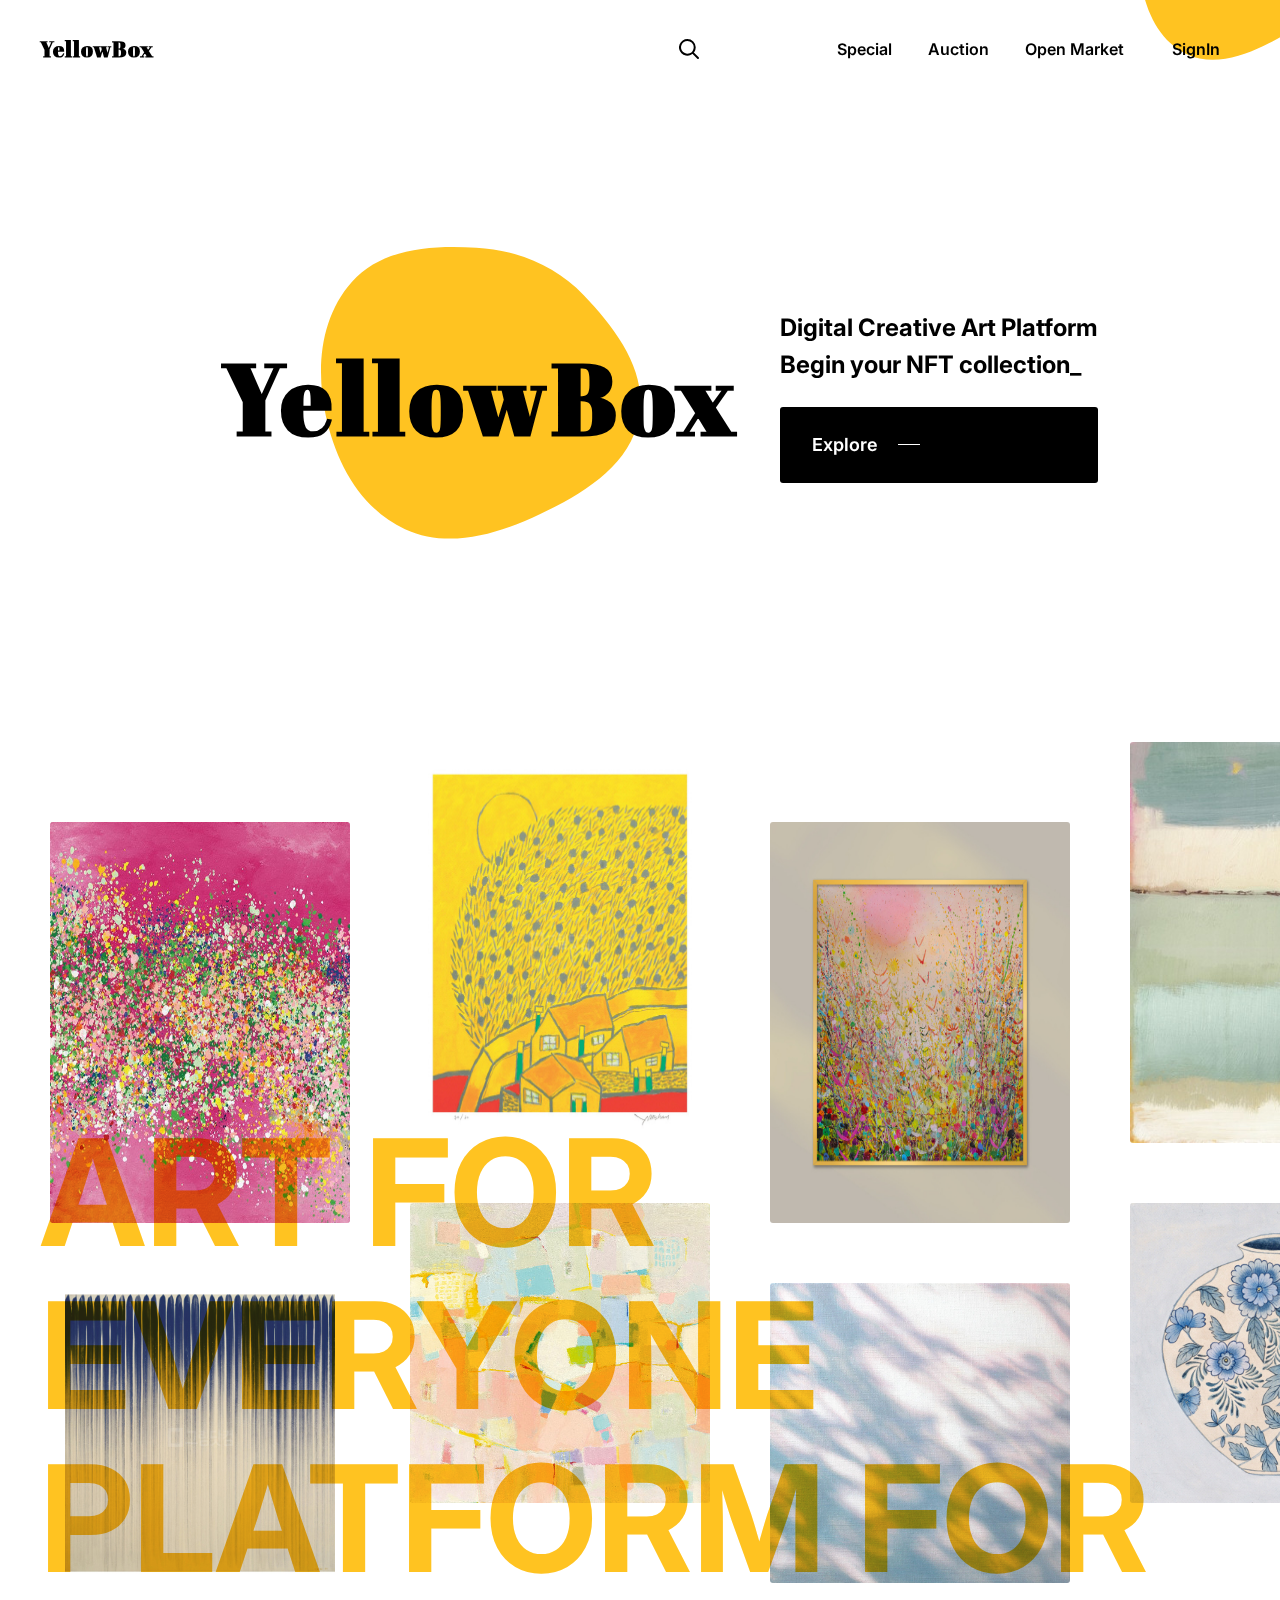
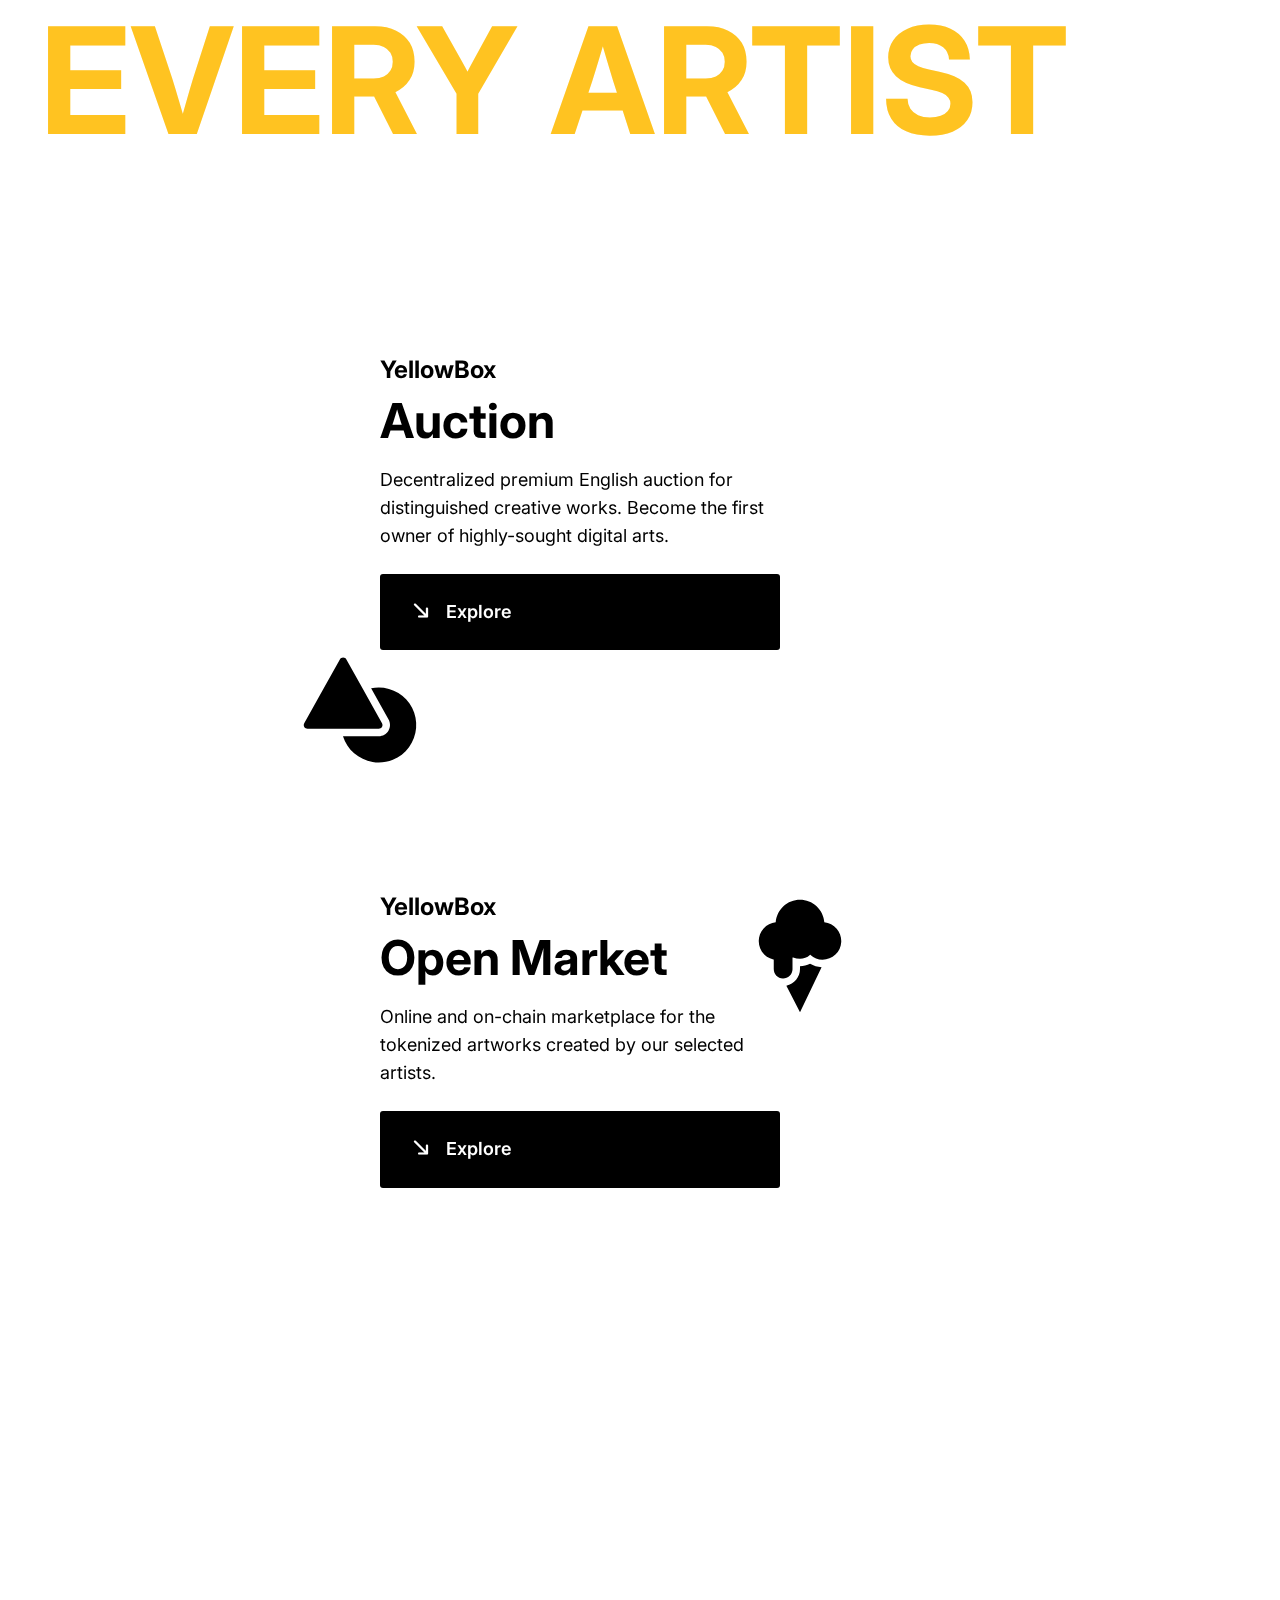
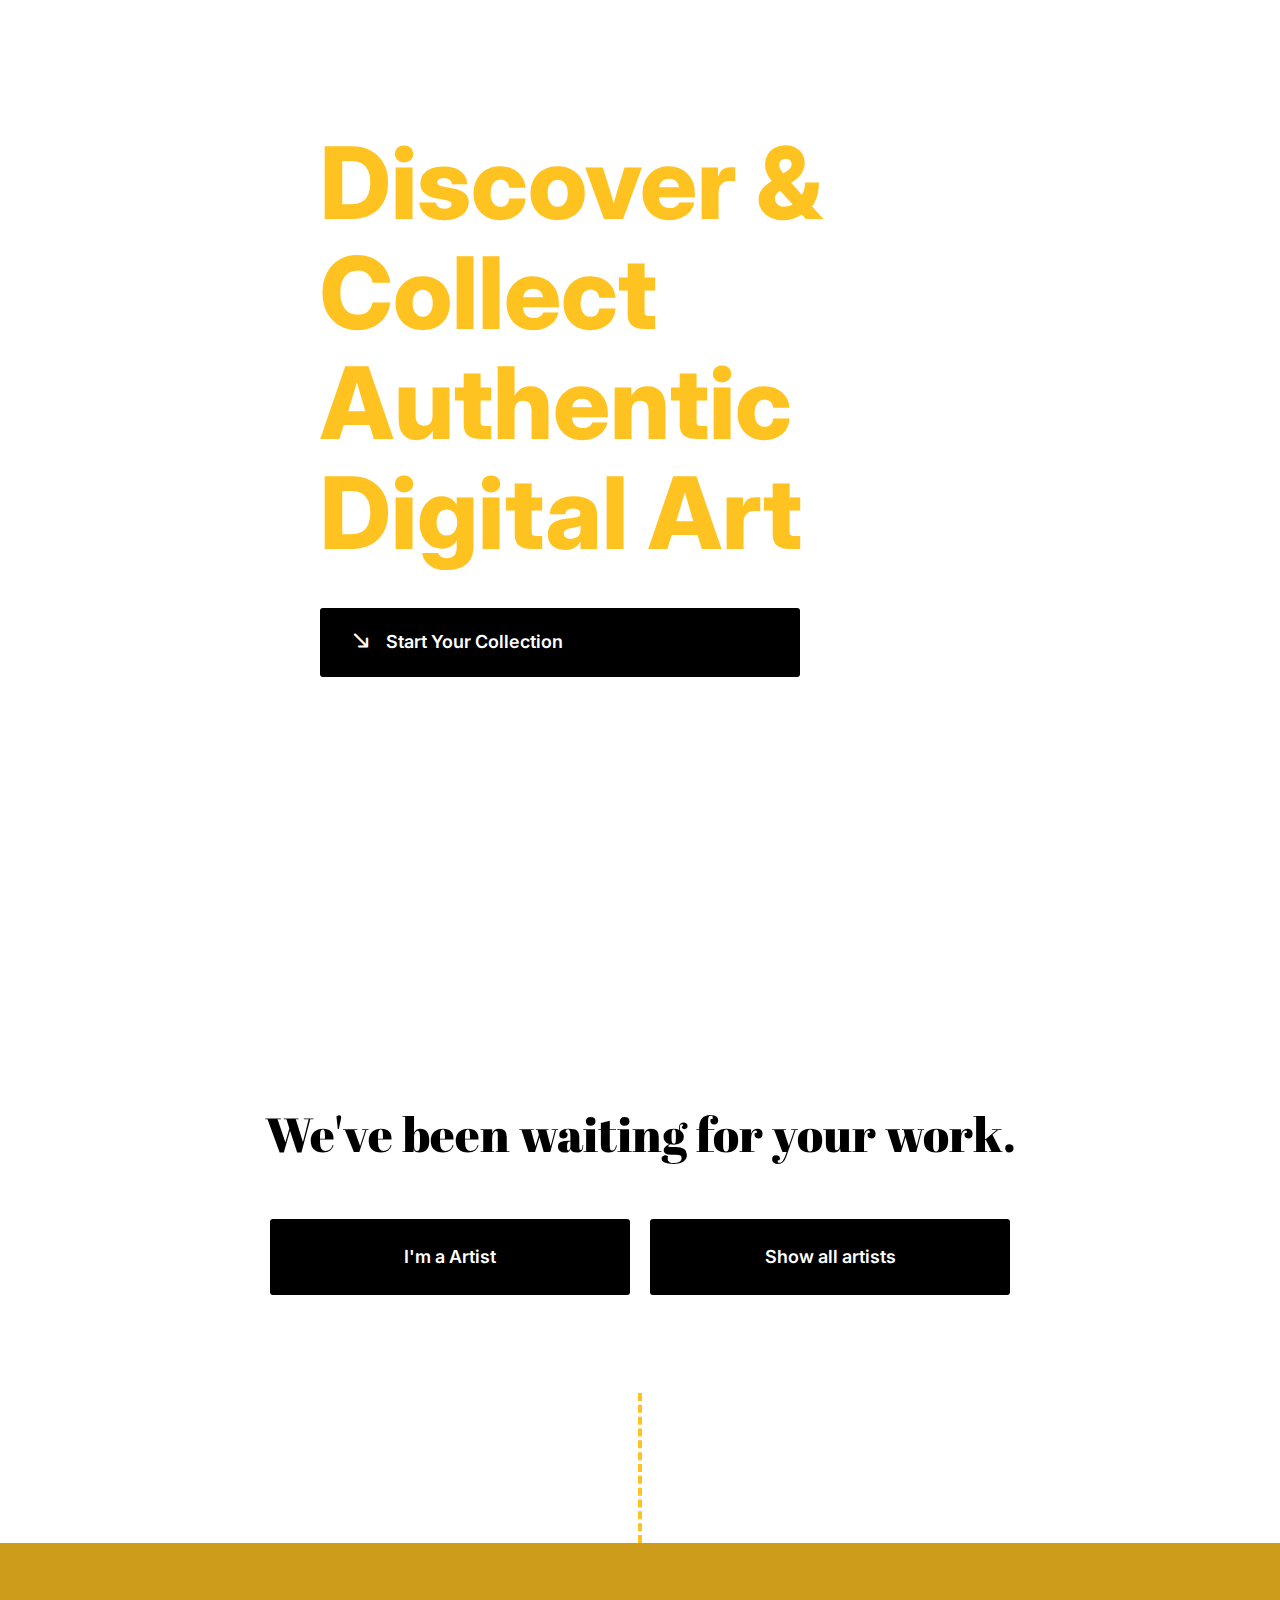
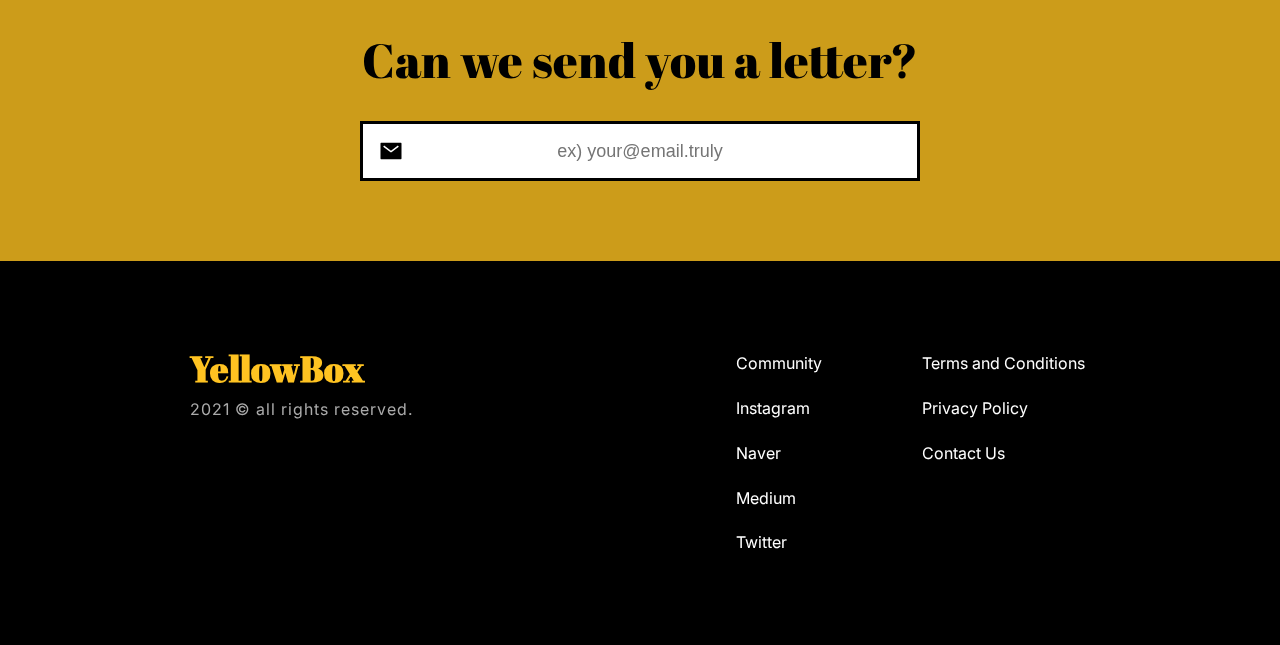
==== index.html @ 6e4dae47 "Add files via upload" ====
<!DOCTYPE html>
<html>
<head>
<meta charset="UTF-8">
<title>YellowBox</title>
<link rel="stylesheet" href="asset/yellowbox.css">
</head>

<body>

<div class="wrapper">

    <header class="gnb">
        <h1><a href="javascript:void(0);">YellowBox</a></h1>
        <nav>
            <a href="javascript:void(0);">Special</a>
            <a href="javascript:void(0);">Auction</a>
            <a href="javascript:void(0);">Open Market</a>
            <a href="javascript:void(0);">SignIn</a>
        </nav>
    </header>

    <section class="search-area">
        <div class="inner">
            <input type="search" placeholder="ex) Pop art...">
            <ul class="recent">
                <li><h4>Recent data</h4></li>
                <li><a href="javascript:void(0);">Marilin Monro</a></li>
                <li><a href="javascript:void(0);">Pop art</a></li>
                <li><a href="javascript:void(0);">Photography</a></li>
                <li><a href="javascript:void(0);">Handmade Figure</a></li>
                <li><a href="javascript:void(0);">Fabric art</a></li>
            </ul>
        </div>
        <button type="button" class="btn-search">Search</button>
    </section>

    <section class="hero">
        <div class="msg">
            <strong>YellowBox</strong>
            <div class="desc">
                <p>Digital Creative Art Platform<br/>Begin your NFT collection_</p>
                <a href="javascript:void(0);" data-arrow='↘'>Explore</a>
            </div>
        </div>
    </section>

    <section class="introduce">
        <div class="msg">
            <span>Art For</span>
            <span>Everyone</span>
            <span>Platform For</span>
            <span>Every Artist</span>
        </div>
        <div class="arts">
            <img src="arts/00.jpeg" />
            <img src="arts/01.jpeg" />
            <img src="arts/02.jpeg" />
            <img src="arts/03.jpeg" />
            <img src="arts/04.jpeg" />
            <img src="arts/05.jpeg" />
            <img src="arts/06.jpeg" />
            <img src="arts/07.jpeg" />
        </div>
    </section>

    <section class="discover">
        <div class="cardbox">
            <h4>
                <span>YellowBox</span>
                <span>Auction</span>
            </h4>
            <p>Decentralized premium English auction for distinguished creative works. Become the first owner of highly-sought digital arts.</p>
            <a href="javascript:void(0);">Explore</a>
        </div>
        <div class="cardbox">
            <h4>
                <span>YellowBox</span>
                <span>Open Market</span>
            </h4>
            <p>Online and on-chain marketplace for the tokenized artworks created by our selected artists.</p>
            <a href="javascript:void(0);">Explore</a>
        </div>
    </section>

    <section class="collection">
        <div class="msg">
            <span>Discover &amp; Collect</span>
            <span>Authentic Digital Art</span>
            <a href="javascript:void(0);">Start Your Collection</a>
        </div>
    </section>

    <section class="artists">
        <div class="msg">
            <p>We've been waiting for your work.</p>
            <a href="javascript:void(0);">I'm a Artist</a>
            <a href="javascript:void(0);">Show all artists</a>
        </div>
    </section>

    <footer class="copyright">
        <form action="javascript:void(0);">
            <label>Can we send you a letter?</label>
            <input type="email" placeholder="ex) your@email.truly" />
            <button type="submit" hidden>Subscribe</button>
        </form>
        <div class="inner">
            <div class="brand">
                <strong>YellowBox</strong>
                <h6>2021 &copy; all rights reserved.</h6>
            </div>
            <nav class="social">
                <a href="javascipt:void(0);">Community</a>
                <a href="javascipt:void(0);">Instagram</a>
                <a href="javascipt:void(0);">Naver</a>
                <a href="javascipt:void(0);">Medium</a>
                <a href="javascipt:void(0);">Twitter</a>
            </nav>
            <nav class="global">
                <a href="javascipt:void(0);">Terms and Conditions</a>
                <a href="javascipt:void(0);">Privacy Policy</a>
                <a href="javascipt:void(0);">Contact Us</a>
            </nav>
        </div>
    </footer>
</div>


<script type="text/javascript">
    //
    //  빠른 호출용 정의
    //
    const btnSearch = document.querySelector('.btn-search');
    const areaSearch = document.querySelector('.search-area');
    
    //
    //  모달 닫기 버튼 클릭시 모달 닫기
    //
    btnSearch.onclick = function() {
        areaSearch.classList.toggle('is-open');
    }
    
</script>

</body>

</html>
---- asset/yellowbox.css ----
@charset "UTF-8";
@import url("https://fonts.googleapis.com/css2?family=Inter:wght@200;400;800&family=Abril+Fatface&display=swap");
@font-face {
  font-family: 'open-arrow';
  src: url("font/OpenArrow-Regular.eot") format("embedded-opentype"), url("font/OpenArrow-Regular.woff2") format("woff2"), url("font/OpenArrow-Regular.woff") format("woff"), url("font/OpenArrow-Regular.otf") format("opentype"), url("font/OpenArrow-Regular.ttf") format("truetype");
  font-weight: normal;
  font-style: normal;
  unicode-range: U+2190-21ff;
}

input:focus {
  outline: none;
  background-color: rgba(255, 195, 33, 0.1) !important;
  -webkit-transition: ease-in-out all .15s;
  transition: ease-in-out all .15s;
}

* {
  margin: 0;
  padding: 0;
  -webkit-box-sizing: border-box;
          box-sizing: border-box;
}

a {
  text-decoration: none;
}

a:hover, a:hover::before, a:hover::after,
a:hover * {
  -webkit-transition: ease-in-out all .15s;
  transition: ease-in-out all .15s;
}

body {
  font-family: 'Inter', sans-serif;
  line-height: 1.55;
  cursor: default;
}

.wrapper {
  position: relative;
  background: #FFF;
}

.gnb {
  -webkit-box-sizing: border-box;
          box-sizing: border-box;
  z-index: 50;
  top: 0;
  position: fixed;
  display: -webkit-box;
  display: -ms-flexbox;
  display: flex;
  -webkit-box-pack: justify;
      -ms-flex-pack: justify;
          justify-content: space-between;
  width: 100%;
  background: rgba(255, 255, 255, 0.9);
  font-size: 16px;
  line-height: 50px;
  -webkit-backdrop-filter: blur(10px);
          backdrop-filter: blur(10px);
}

.gnb a {
  color: #000;
  font-weight: 600;
}

.gnb h1 {
  padding: 24px 40px 0;
  font-family: 'Abril Fatface', georgia, serif;
  font-size: 22px;
  letter-spacing: 1px;
}

.gnb nav {
  display: -webkit-box;
  display: -ms-flexbox;
  display: flex;
  -webkit-box-align: center;
      -ms-flex-align: center;
          align-items: center;
  -webkit-box-pack: center;
      -ms-flex-pack: center;
          justify-content: center;
}

.gnb nav a {
  position: relative;
  padding: 24px 0;
  margin-left: 36px;
}

.gnb nav a::after {
  z-index: -1;
  content: '';
  position: absolute;
  left: 0;
  top: 52px;
  width: 0;
  height: 8px;
  background: #FFC321;
}

.gnb nav a:hover::after {
  width: 100%;
}

.gnb nav a:last-child {
  padding: 24px 60px 24px 12px;
}

.gnb nav a:last-child::before {
  z-index: -1;
  content: '';
  position: absolute;
  right: -40px;
  top: -40px;
  width: 180px;
  height: 100px;
  background: url("../images/blob.svg") no-repeat left bottom;
  background-size: 180px;
}

.gnb nav a:last-child:hover::before {
  -webkit-transform: rotate(5deg) scale(1.75);
          transform: rotate(5deg) scale(1.75);
}

.search-area {
  z-index: 500;
  position: fixed;
  left: 0;
  top: 0;
  display: -webkit-box;
  display: -ms-flexbox;
  display: flex;
  -webkit-box-orient: vertical;
  -webkit-box-direction: normal;
      -ms-flex-direction: column;
          flex-direction: column;
  -webkit-box-align: center;
      -ms-flex-align: center;
          align-items: center;
  -webkit-box-pack: center;
      -ms-flex-pack: center;
          justify-content: center;
  background: #FFF;
  width: 100%;
  -webkit-box-shadow: 0 0 120px rgba(0, 0, 0, 0.25);
          box-shadow: 0 0 120px rgba(0, 0, 0, 0.25);
  -webkit-transition: ease-in-out all .15s;
  transition: ease-in-out all .15s;
}

.search-area .inner {
  width: 100%;
  height: 0;
  overflow: hidden;
  -webkit-transition: ease-in-out all .15s;
  transition: ease-in-out all .15s;
}

.search-area h4 {
  margin-top: 40px;
  padding: 0 40px;
  color: #AAA;
  font-size: 18px;
}

.search-area input {
  border: 0;
  background: #FFF url("../images/search.svg") no-repeat 40px center;
  padding: 0 12px;
  width: 100%;
  height: 80px;
  color: #000;
  font-size: 24px;
  text-align: center;
}

.search-area ul {
  margin-bottom: 40px;
  width: 100%;
  border-top: 1px solid rgba(170, 170, 170, 0.25);
}

.search-area ul li {
  font-size: 24px;
  line-height: 40px;
}

.search-area ul a {
  display: block;
  padding: 0 40px;
  color: #000;
  line-height: 80px;
}

.search-area ul a:hover {
  color: #AAA;
  text-decoration: line-through;
}

.search-area .btn-search {
  position: absolute;
  left: 50%;
  bottom: -98px;
  width: 98px;
  height: 98px;
  border: 0;
  background: transparent url("../images/search.svg") no-repeat center;
  text-indent: -9999px;
  cursor: pointer;
  border-radius: 50%;
}

.search-area.is-open .inner {
  height: auto;
  -webkit-transition: ease-in-out all .15s;
  transition: ease-in-out all .15s;
}

.search-area.is-open .btn-search {
  background: #FFF url("../images/close.svg") no-repeat center;
  -webkit-transform: translateY(20px);
          transform: translateY(20px);
}

.hero {
  position: relative;
  height: 88vh;
  background-size: cover;
  overflow: hidden;
}

.hero::after {
  content: '';
  position: absolute;
  left: 0;
  top: 0;
  width: 100%;
  height: 100%;
  background-size: cover;
}

.hero .msg {
  z-index: 1;
  position: absolute;
  left: 0;
  top: 0;
  width: 100%;
  height: 88vh;
  display: -webkit-box;
  display: -ms-flexbox;
  display: flex;
  -webkit-box-orient: horizontal;
  -webkit-box-direction: normal;
      -ms-flex-direction: row;
          flex-direction: row;
  -webkit-box-align: center;
      -ms-flex-align: center;
          align-items: center;
  -webkit-box-pack: center;
      -ms-flex-pack: center;
          justify-content: center;
  color: #000;
}

.hero .msg strong {
  position: relative;
  margin: 24px 16px;
  padding: 0 24px;
  color: #000;
  font-size: 100px;
  font-family: 'Abril Fatface', georgia, serif;
  letter-spacing: 4px;
}

.hero .msg strong::before {
  z-index: -1;
  content: '';
  position: absolute;
  left: 50%;
  top: -72px;
  margin-top: 0;
  margin-left: -160px;
  width: 320px;
  height: 300px;
  background: url("../images/blob.svg") no-repeat center top;
  background-size: 320px;
}

.hero .msg .desc {
  font-weight: 700;
  font-size: 24px;
}

.hero .msg a {
  position: relative;
  display: block;
  margin-top: 24px;
  padding: 24px 32px;
  background: #000;
  color: #FFF;
  font-weight: 600;
  font-size: 18px;
  border-radius: 3px;
}

.hero .msg a::after {
  content: '';
  position: absolute;
  left: 118px;
  top: 50%;
  margin-top: -1px;
  width: 10px;
  height: 1px;
  background: #FFF;
}

.hero .msg a:hover {
  background: #000;
  color: #FFC321;
  -webkit-box-shadow: 12px 4px 120px rgba(0, 0, 0, 0.25);
          box-shadow: 12px 4px 120px rgba(0, 0, 0, 0.25);
  -webkit-transform: scale(1.05);
          transform: scale(1.05);
}

.hero .msg a:hover::after {
  width: 162px;
  background: #FFC321;
}

.introduce {
  position: relative;
}

.introduce .msg {
  z-index: 1;
  position: absolute;
  left: 40px;
  bottom: -150px;
  display: -webkit-box;
  display: -ms-flexbox;
  display: flex;
  -webkit-box-orient: vertical;
  -webkit-box-direction: normal;
      -ms-flex-direction: column;
          flex-direction: column;
  -webkit-box-pack: center;
      -ms-flex-pack: center;
          justify-content: center;
  mix-blend-mode: multiply;
  color: #FFC321;
  font-weight: 700;
  font-size: 148px;
  line-height: 1.1;
  text-transform: uppercase;
}

.arts {
  display: -webkit-box;
  display: -ms-flexbox;
  display: flex;
  -ms-flex-wrap: wrap;
      flex-wrap: wrap;
  width: 1480px;
  -ms-flex-line-pack: center;
      align-content: center;
  -webkit-box-pack: center;
      -ms-flex-pack: center;
          justify-content: center;
  margin: 0 auto;
}

.arts img {
  margin: 30px;
  width: 300px;
  border-radius: 3px;
}

.arts img:hover {
  -webkit-filter: grayscale(0);
          filter: grayscale(0);
  -webkit-transition: ease-in-out all .15s;
  transition: ease-in-out all .15s;
  -webkit-transform: scale(1.05);
          transform: scale(1.05);
}

.arts img:nth-child(even) {
  -webkit-transform: translateY(-80px);
          transform: translateY(-80px);
}

.arts img:nth-child(even):hover {
  -webkit-transform: translateY(-80px) scale(1.05);
          transform: translateY(-80px) scale(1.05);
}

.discover {
  display: -webkit-box;
  display: -ms-flexbox;
  display: flex;
  -ms-flex-wrap: wrap;
      flex-wrap: wrap;
  -ms-flex-line-pack: center;
      align-content: center;
  -webkit-box-pack: center;
      -ms-flex-pack: center;
          justify-content: center;
  margin: 120px 120px 120px 0;
  padding: 100px;
  background: url("../arts/paint.jpeg") no-repeat center fixed;
  background-size: cover;
  border-radius: 0 80px 80px 0;
}

.discover .cardbox {
  padding: 120px 80px;
  max-width: 560px;
}

.discover .cardbox h4 {
  margin-bottom: 12px;
  font-size: 24px;
  line-height: 1.4;
}

.discover .cardbox p {
  margin-bottom: 20px;
  font-size: 18px;
}

.discover .cardbox span {
  display: block;
}

.discover .cardbox span:last-child {
  font-size: 48px;
}

.discover .cardbox:nth-child(1) {
  background: url("../images/auction.svg") no-repeat left bottom;
  background-size: 120px;
}

.discover .cardbox:nth-child(2) {
  background: url("../images/market.svg") no-repeat right 30%;
  background-size: 120px;
}

.discover .cardbox a {
  position: relative;
  display: block;
  margin-top: 24px;
  padding: 24px 32px;
  background: #000;
  color: #FFF;
  font-weight: 600;
  font-size: 18px;
  border-radius: 3px;
}

.discover .cardbox a::before {
  content: '↘';
  padding-right: 16px;
  font-family: 'open-arrow';
}

.discover .cardbox a:hover {
  background: #000;
  color: #FFC321;
  -webkit-box-shadow: 12px 4px 120px rgba(0, 0, 0, 0.25);
          box-shadow: 12px 4px 120px rgba(0, 0, 0, 0.25);
}

.collection {
  margin: 120px 0 120px 120px;
  padding: 200px;
  background: url("../images/collection.png") no-repeat center bottom fixed;
  background-size: 100%;
  border-radius: 80px;
}

.collection .msg {
  color: #FFC321;
  font-weight: 800;
  font-size: 100px;
  line-height: 1.1;
}

.collection .msg span {
  mix-blend-mode: multiply;
}

.collection .msg a {
  position: relative;
  display: block;
  margin-top: 40px;
  padding: 24px 32px;
  width: 480px;
  background: #000;
  color: #FFF;
  font-weight: 600;
  font-size: 18px;
  border-radius: 3px;
}

.collection .msg a::before {
  content: '↘';
  padding-right: 16px;
  font-family: 'open-arrow';
}

.collection .msg a:hover {
  background: #000;
  color: #FFC321;
  -webkit-box-shadow: 12px 4px 120px rgba(0, 0, 0, 0.25);
          box-shadow: 12px 4px 120px rgba(0, 0, 0, 0.25);
}

.artists {
  position: relative;
  padding: 100px 0 240px;
  text-align: center;
}

.artists p {
  margin-bottom: 40px;
  font-size: 48px;
  font-family: 'Abril Fatface', georgia, serif;
}

.artists a {
  position: relative;
  display: inline-block;
  margin: 8px;
  padding: 24px 32px;
  width: 360px;
  background: #000;
  color: #FFF;
  font-weight: 600;
  font-size: 18px;
  border-radius: 3px;
}

.artists a:hover {
  background: #000;
  color: #FFC321;
  -webkit-box-shadow: 12px 4px 120px rgba(0, 0, 0, 0.25);
          box-shadow: 12px 4px 120px rgba(0, 0, 0, 0.25);
}

.artists::before {
  content: '';
  position: absolute;
  left: 50%;
  bottom: 0;
  margin-left: -2px;
  width: 1px;
  height: 150px;
  border-left: 4px dashed #FFC321;
}

a[data-arrow]::after {
  content: '→';
  padding-left: 12px;
  font-family: 'open-arrow', Helvetica, sans-serif;
}

a[data-arrow]:hover::after {
  padding-left: 16px;
}

.copyright {
  display: -webkit-box;
  display: -ms-flexbox;
  display: flex;
  -webkit-box-orient: vertical;
  -webkit-box-direction: normal;
      -ms-flex-direction: column;
          flex-direction: column;
  -webkit-box-align: center;
      -ms-flex-align: center;
          align-items: center;
  -webkit-box-pack: center;
      -ms-flex-pack: center;
          justify-content: center;
  background: #000;
  color: #AAA;
}

.copyright .inner {
  display: -webkit-box;
  display: -ms-flexbox;
  display: flex;
  -webkit-box-align: start;
      -ms-flex-align: start;
          align-items: flex-start;
  -webkit-box-pack: justify;
      -ms-flex-pack: justify;
          justify-content: space-between;
  max-width: 1280px;
  min-width: 980px;
  padding: 80px 40px;
}

.copyright .brand {
  width: 50%;
}

.copyright .brand strong {
  color: #FFC321;
  font-size: 36px;
  font-family: 'Abril Fatface', georgia, serif;
}

.copyright .brand h6 {
  font-weight: 400;
  font-size: 16px;
  letter-spacing: 1px;
}

.copyright nav {
  display: -webkit-box;
  display: -ms-flexbox;
  display: flex;
  -webkit-box-orient: vertical;
  -webkit-box-direction: normal;
      -ms-flex-direction: column;
          flex-direction: column;
}

.copyright nav a {
  margin: 5px 0;
  padding: 5px;
  color: #FFF;
  font-size: 16px;
}

.copyright nav a:hover {
  color: #FFC321;
}

.copyright form {
  position: relative;
  display: -webkit-box;
  display: -ms-flexbox;
  display: flex;
  -webkit-box-orient: vertical;
  -webkit-box-direction: normal;
      -ms-flex-direction: column;
          flex-direction: column;
  -webkit-box-align: center;
      -ms-flex-align: center;
          align-items: center;
  padding: 80px;
  width: 100%;
  background: url("../arts/deco.jpeg") no-repeat center fixed;
  background-size: cover;
  color: #000;
}

.copyright form::before {
  content: '';
  position: absolute;
  left: 0;
  top: 0;
  width: 100%;
  height: 100%;
  background: rgba(255, 195, 33, 0.8);
}

.copyright form label {
  z-index: 1;
  position: relative;
  margin-bottom: 24px;
  font-size: 48px;
  font-family: 'Abril Fatface', georgia, serif;
}

.copyright form input {
  z-index: 1;
  position: relative;
  border: 3px solid #000;
  background: #FFF url("../images/mail.svg") no-repeat 3% center;
  padding: 0 12px;
  width: 560px;
  height: 60px;
  color: #000;
  font-size: 18px;
  text-align: center;
}
/*# sourceMappingURL=yellowbox.css.map */
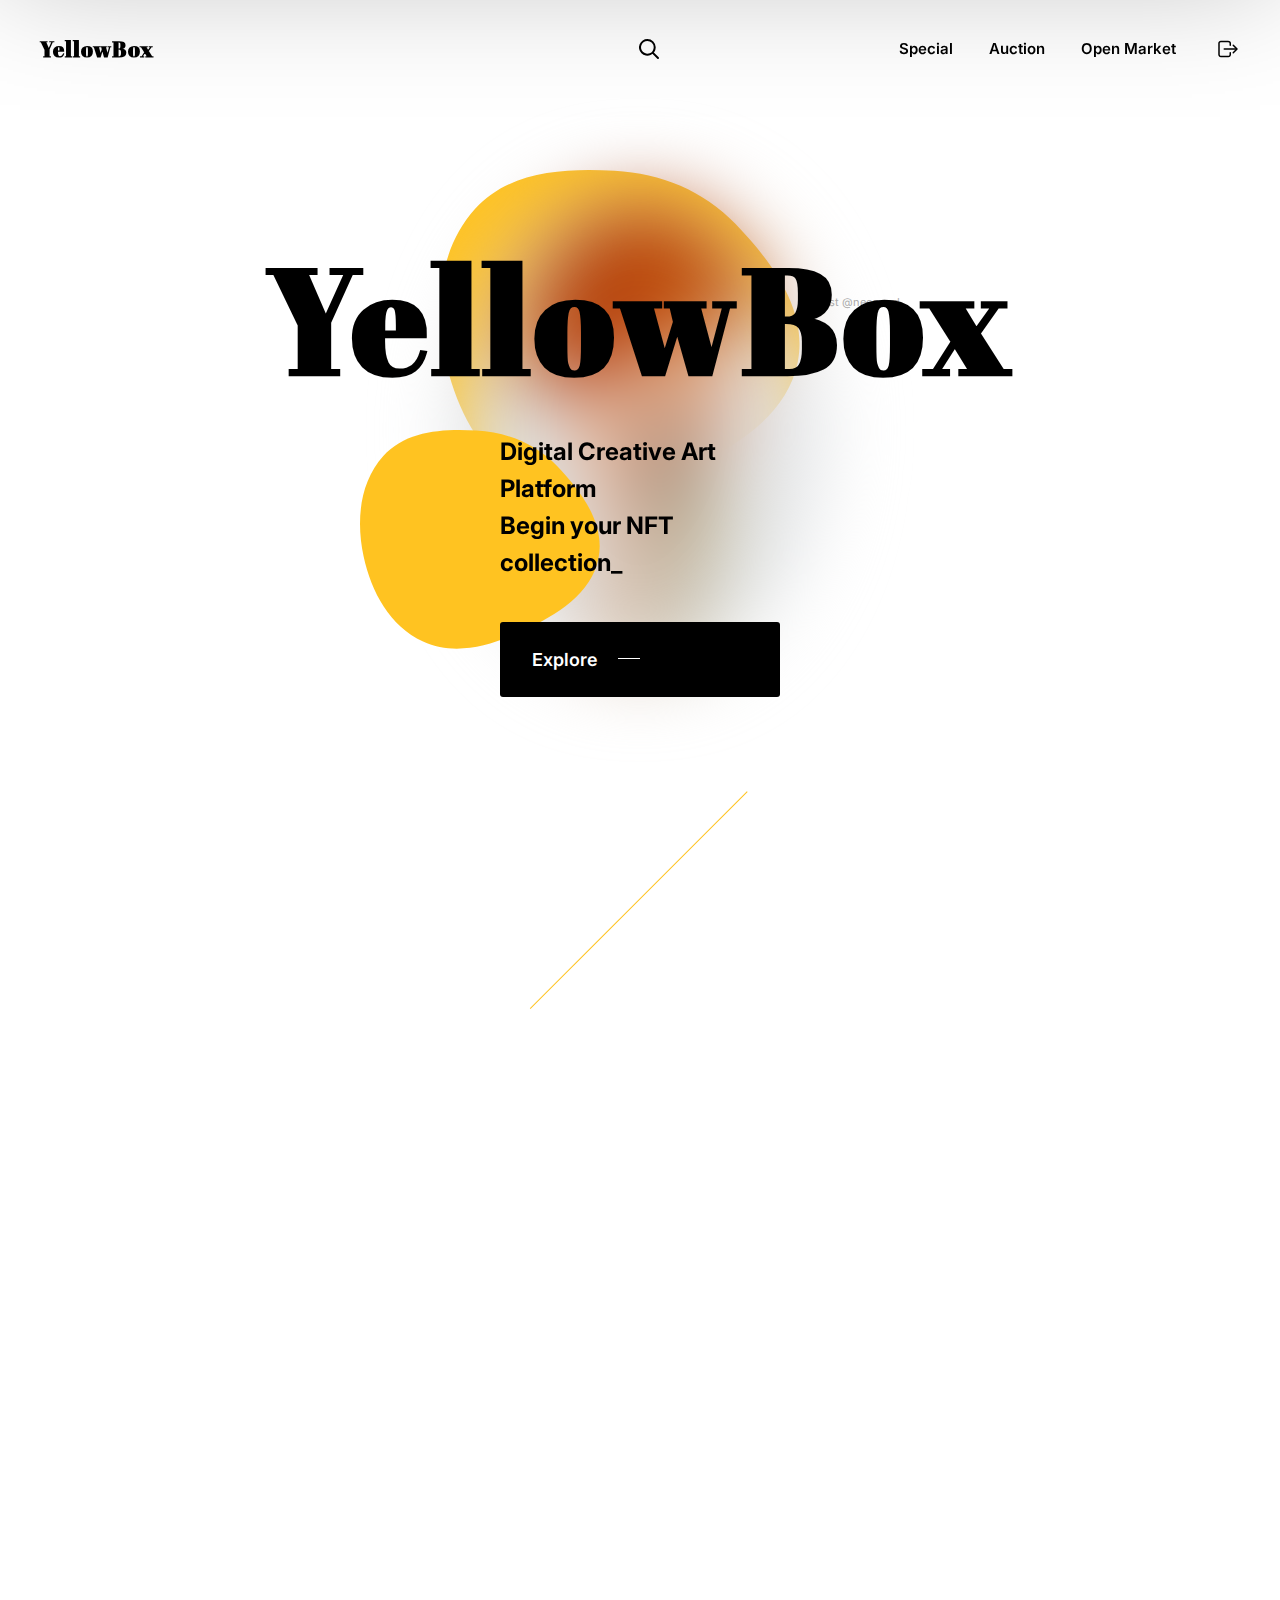
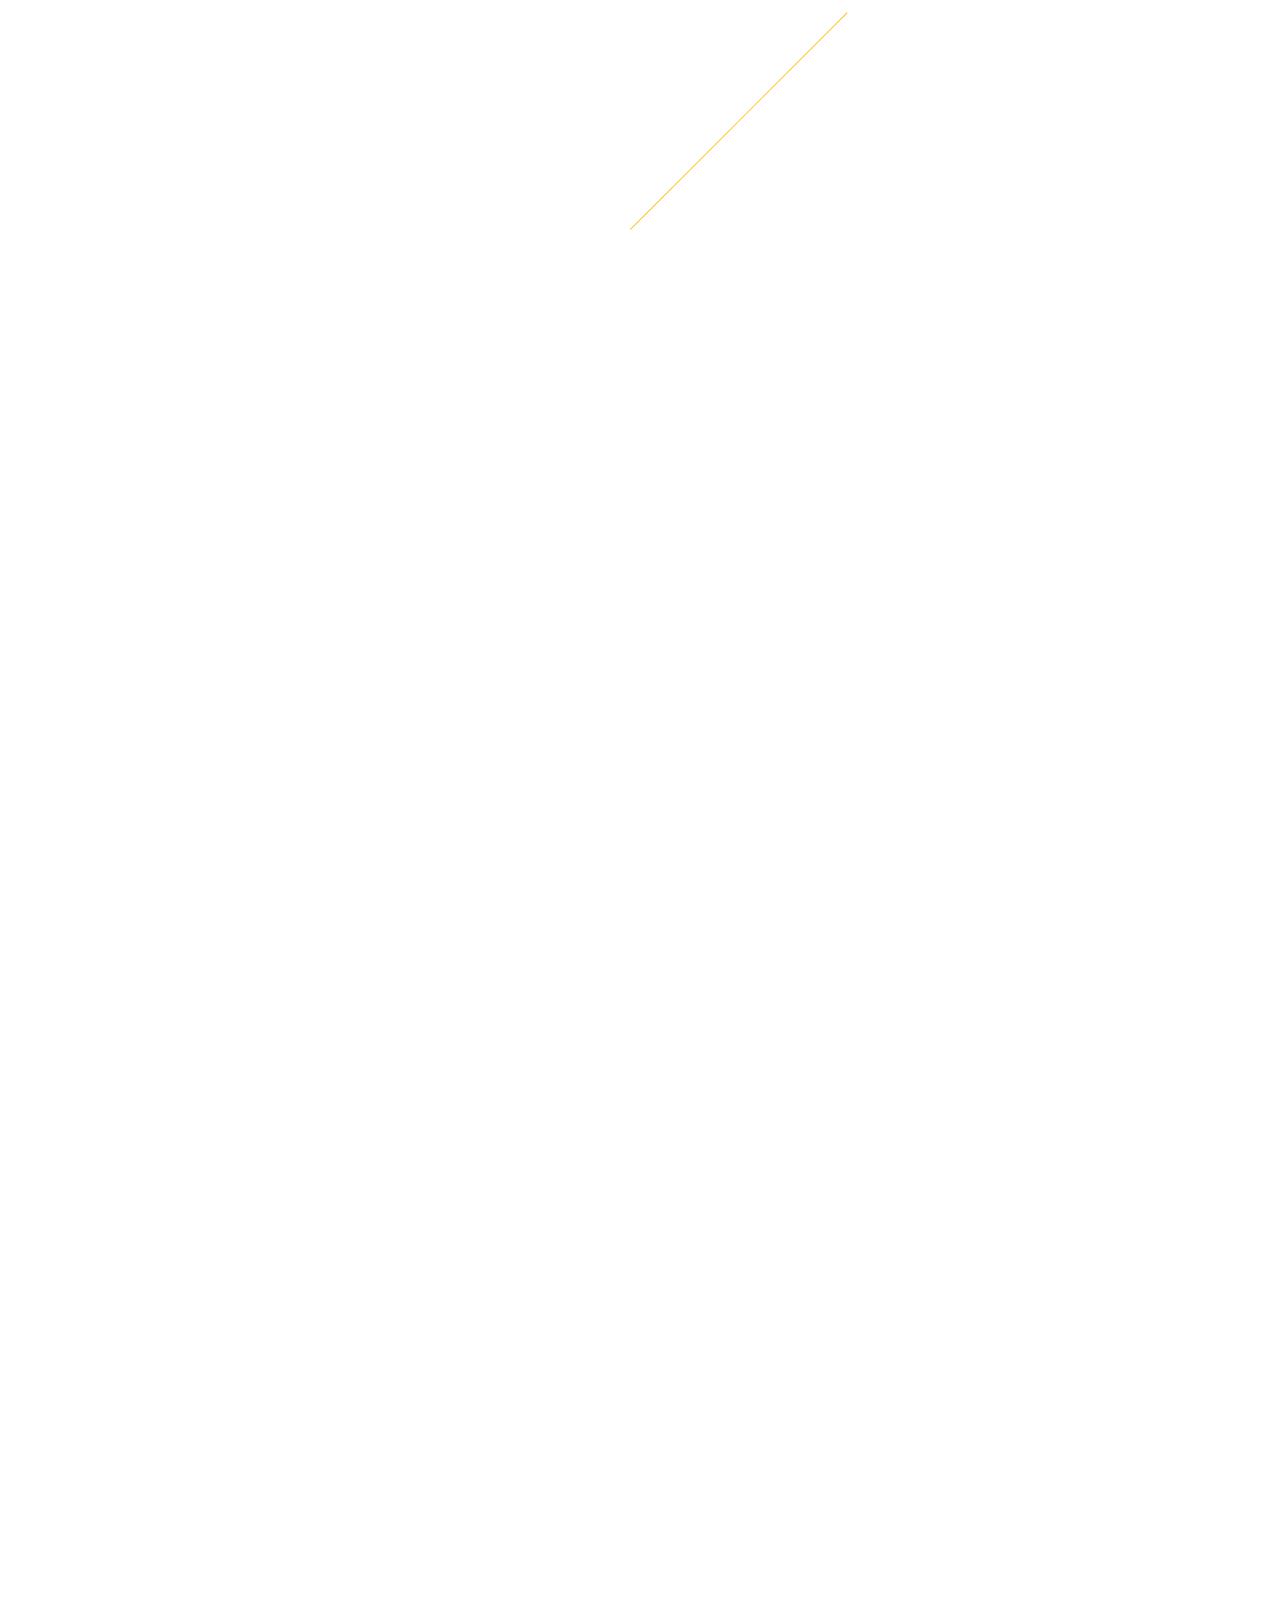
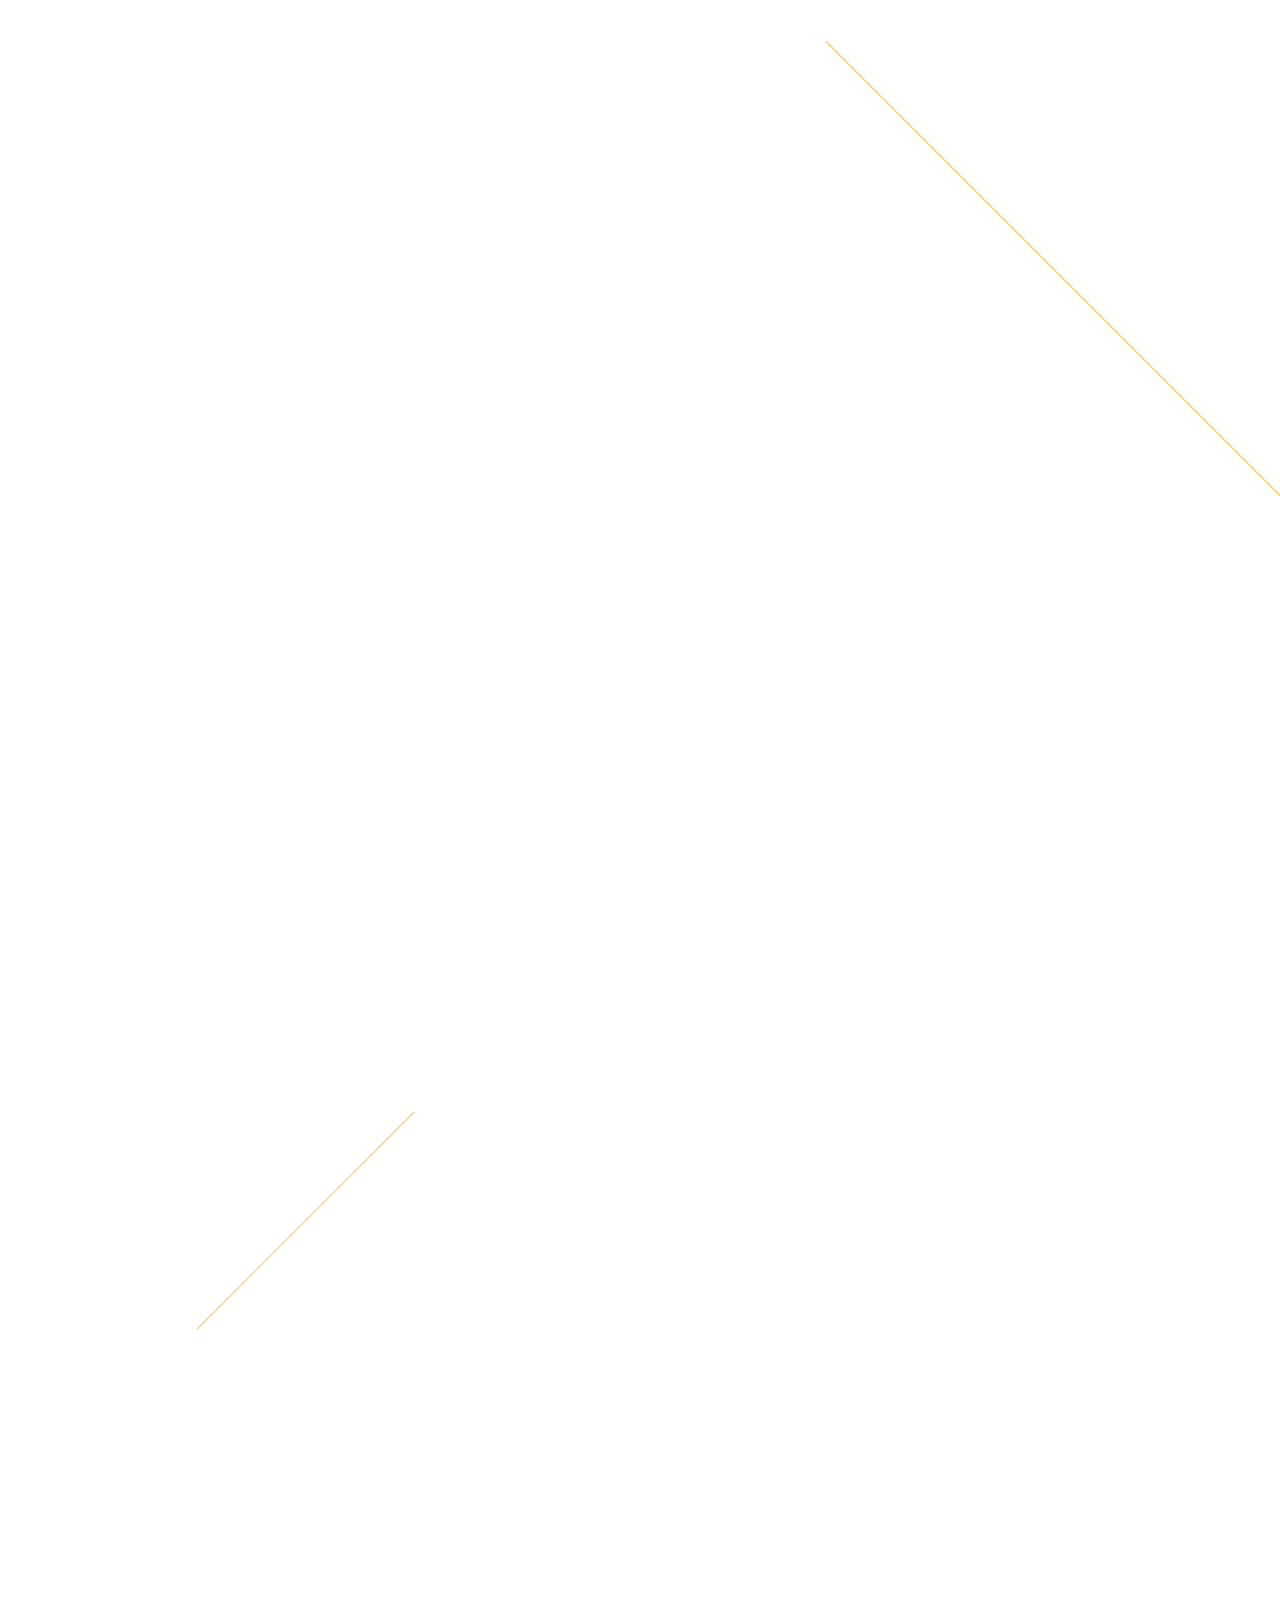
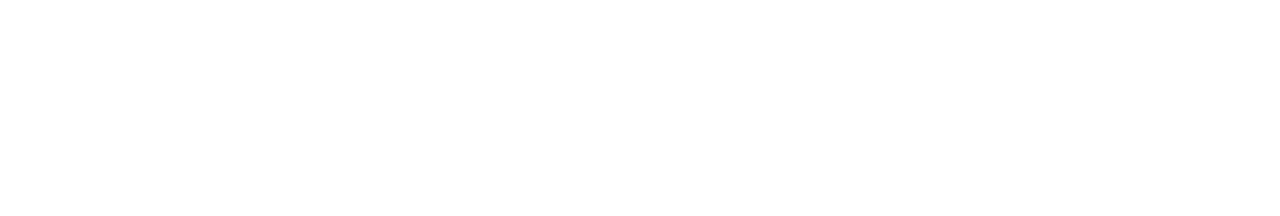
==== commit f2b280a0: "YellowBox retouch semifinal" ====
--- a/index.html
+++ b/index.html
@@ -2,6 +2,7 @@
 <html>
 <head>
 <meta charset="UTF-8">
+<meta name="viewport" content="width=device-width, initial-scale=1.0" />
 <title>YellowBox</title>
 <link rel="stylesheet" href="asset/yellowbox.css">
 </head>
@@ -10,14 +11,15 @@
 
 <div class="wrapper">
 
-    <header class="gnb">
+    <header class="gnb wow fadeInDown">
         <h1><a href="javascript:void(0);">YellowBox</a></h1>
         <nav>
             <a href="javascript:void(0);">Special</a>
             <a href="javascript:void(0);">Auction</a>
             <a href="javascript:void(0);">Open Market</a>
-            <a href="javascript:void(0);">SignIn</a>
+            <button class="btn-signin">SignIn</button>
         </nav>
+        <button type="button" class="btn-search">Search</button>
     </header>
 
     <section class="search-area">
@@ -31,14 +33,16 @@
                 <li><a href="javascript:void(0);">Handmade Figure</a></li>
                 <li><a href="javascript:void(0);">Fabric art</a></li>
             </ul>
+            <button type="button" class="btn-close">close</button>
         </div>
-        <button type="button" class="btn-search">Search</button>
     </section>
 
     <section class="hero">
         <div class="msg">
-            <strong>YellowBox</strong>
-            <div class="desc">
+            <div class="logoart wow fadeIn">
+                <span class="info-artist">artist @neonend</span>
+                <img src="arts/artimpact2.gif" class="wow fadeIn slow"/>
+                <strong>YellowBox</strong>
                 <p>Digital Creative Art Platform<br/>Begin your NFT collection_</p>
                 <a href="javascript:void(0);" data-arrow='↘'>Explore</a>
             </div>
@@ -46,26 +50,26 @@
     </section>
 
     <section class="introduce">
-        <div class="msg">
+        <div class="msg wow fadeIn">
             <span>Art For</span>
             <span>Everyone</span>
             <span>Platform For</span>
             <span>Every Artist</span>
         </div>
         <div class="arts">
-            <img src="arts/00.jpeg" />
-            <img src="arts/01.jpeg" />
-            <img src="arts/02.jpeg" />
-            <img src="arts/03.jpeg" />
-            <img src="arts/04.jpeg" />
-            <img src="arts/05.jpeg" />
-            <img src="arts/06.jpeg" />
-            <img src="arts/07.jpeg" />
+            <img src="arts/00.jpeg" class="wow fadeIn" data-wow-delay=".5s" />
+            <img src="arts/01.jpeg" class="wow fadeIn" />
+            <img src="arts/02.jpeg" class="wow fadeIn" data-wow-delay=".2s" />
+            <img src="arts/03.jpeg" class="wow fadeIn" data-wow-delay=".9s" />
+            <img src="arts/04.jpeg" class="wow fadeIn" />
+            <img src="arts/05.jpeg" class="wow fadeIn" data-wow-delay=".2s" />
+            <img src="arts/06.jpeg" class="wow fadeIn" data-wow-delay=".7s" />
+            <img src="arts/07.jpeg" class="wow fadeIn" data-wow-delay=".4s" />
         </div>
     </section>
 
-    <section class="discover">
-        <div class="cardbox">
+    <section class="discover wow fadeIn">
+        <div class="cardbox wow fadeInLeft" data-wow-delay=".2s">
             <h4>
                 <span>YellowBox</span>
                 <span>Auction</span>
@@ -73,7 +77,7 @@
             <p>Decentralized premium English auction for distinguished creative works. Become the first owner of highly-sought digital arts.</p>
             <a href="javascript:void(0);">Explore</a>
         </div>
-        <div class="cardbox">
+        <div class="cardbox wow fadeInRight" data-wow-delay=".2s">
             <h4>
                 <span>YellowBox</span>
                 <span>Open Market</span>
@@ -84,22 +88,23 @@
     </section>
 
     <section class="collection">
-        <div class="msg">
+        <img src="arts/artimpact0.gif" class="wow fadeInLeft slow" data-wow-delay=".5s" />
+        <div class="msg wow fadeInRight">
             <span>Discover &amp; Collect</span>
             <span>Authentic Digital Art</span>
-            <a href="javascript:void(0);">Start Your Collection</a>
+            <a href="javascript:void(0);" class="wow fadeInUp" data-wow-delay=".4s">Start Your Collection</a>
         </div>
     </section>
 
     <section class="artists">
         <div class="msg">
-            <p>We've been waiting for your work.</p>
-            <a href="javascript:void(0);">I'm a Artist</a>
-            <a href="javascript:void(0);">Show all artists</a>
+            <p class="wow fadeIn">We've been waiting for your work.</p>
+            <a href="javascript:void(0);" class="wow fadeInLeft" data-wow-delay=".4s">I'm a Artist</a>
+            <a href="javascript:void(0);" class="wow fadeInRight" data-wow-delay=".4s">Show all artists</a>
         </div>
     </section>
 
-    <footer class="copyright">
+    <footer class="copyright wow fadeIn fast">
         <form action="javascript:void(0);">
             <label>Can we send you a letter?</label>
             <input type="email" placeholder="ex) your@email.truly" />
@@ -108,39 +113,84 @@
         <div class="inner">
             <div class="brand">
                 <strong>YellowBox</strong>
-                <h6>2021 &copy; all rights reserved.</h6>
+                <h6>Copyright &copy; 2021 YellowBox Inc. All rights reserved.</h6>
+                <div class="social">
+                    <a href="javascipt:void(0);">Naver</a>
+                    <a href="javascipt:void(0);">Medium</a>
+                    <a href="javascipt:void(0);">Twitter</a>
+                </div>
             </div>
-            <nav class="social">
+            <nav class="sitemap">
                 <a href="javascipt:void(0);">Community</a>
-                <a href="javascipt:void(0);">Instagram</a>
-                <a href="javascipt:void(0);">Naver</a>
-                <a href="javascipt:void(0);">Medium</a>
-                <a href="javascipt:void(0);">Twitter</a>
+                <a href="javascipt:void(0);">Artists</a>
             </nav>
             <nav class="global">
                 <a href="javascipt:void(0);">Terms and Conditions</a>
                 <a href="javascipt:void(0);">Privacy Policy</a>
                 <a href="javascipt:void(0);">Contact Us</a>
             </nav>
+            <div class="select-lang">
+                <button>🇰🇷</button>
+                <ul>
+                    <li>🇰🇷 한국어</li>
+                    <li>🇺🇸 English</li>
+                </ul>
+            </div>
         </div>
     </footer>
 </div>
 
+<div class="soon">
+    <span>coming soon</span>
+    <span>coming soon</span>
+    <span>coming soon</span>
+    <span>coming soon</span>
+    <span>coming soon</span>
+    <span>coming soon</span>
+    <span>coming soon</span>
+    <button>⏳</button>
+</div>
 
+<script src="asset/wow.min.js"></script>
 <script type="text/javascript">
-    //
-    //  빠른 호출용 정의
-    //
-    const btnSearch = document.querySelector('.btn-search');
-    const areaSearch = document.querySelector('.search-area');
-    
-    //
-    //  모달 닫기 버튼 클릭시 모달 닫기
-    //
-    btnSearch.onclick = function() {
-        areaSearch.classList.toggle('is-open');
-    }
-    
+
+//
+//  빠른 호출용 정의
+//
+const btnSearch = document.querySelector('.btn-search');
+const areaSearch = document.querySelector('.search-area');
+const btnSearchClose = document.querySelector('.btn-close');
+const soonLayer = document.querySelector('.soon');
+const soonClose = document.querySelector('.soon button');
+const callSoon = document.querySelector('.gnb nav');
+const btnLang = document.querySelector('.select-lang button');
+const areaLang = document.querySelector('.select-lang');
+
+//
+//  모달 닫기 버튼 클릭시 모달 닫기
+//
+btnSearch.onclick = function() {
+    areaSearch.classList.toggle('is-open');
+}
+
+btnSearchClose.onclick = function() {
+    areaSearch.classList.toggle('is-open');
+}
+
+callSoon.onclick = function() {
+    soonLayer.classList.toggle('is-open');
+}
+
+soonClose.onclick = function() {
+    soonLayer.classList.toggle('is-open');
+}
+
+btnLang.onclick = function() {
+    areaLang.classList.toggle('is-open');
+}
+
+new WOW().init();
+
 </script>
 
 </body>
--- a/asset/yellowbox.css
+++ b/asset/yellowbox.css
@@ -1,5 +1,6 @@
 @charset "UTF-8";
 @import url("https://fonts.googleapis.com/css2?family=Inter:wght@200;400;800&family=Abril+Fatface&display=swap");
+@import url("./animate.css");
 @font-face {
   font-family: 'open-arrow';
   src: url("font/OpenArrow-Regular.eot") format("embedded-opentype"), url("font/OpenArrow-Regular.woff2") format("woff2"), url("font/OpenArrow-Regular.woff") format("woff"), url("font/OpenArrow-Regular.otf") format("opentype"), url("font/OpenArrow-Regular.ttf") format("truetype");
@@ -10,7 +11,6 @@
 
 input:focus {
   outline: none;
-  background-color: rgba(255, 195, 33, 0.1) !important;
   -webkit-transition: ease-in-out all .15s;
   transition: ease-in-out all .15s;
 }
@@ -36,11 +36,17 @@
   font-family: 'Inter', sans-serif;
   line-height: 1.55;
   cursor: default;
+  overflow-y: auto;
+  overflow-x: hidden;
 }
 
 .wrapper {
   position: relative;
   background: #FFF;
+}
+
+section {
+  min-height: 880px;
 }
 
 .gnb {
@@ -52,12 +58,14 @@
   display: -webkit-box;
   display: -ms-flexbox;
   display: flex;
+  -ms-flex-wrap: wrap;
+      flex-wrap: wrap;
   -webkit-box-pack: justify;
       -ms-flex-pack: justify;
           justify-content: space-between;
   width: 100%;
   background: rgba(255, 255, 255, 0.9);
-  font-size: 16px;
+  font-size: 15px;
   line-height: 50px;
   -webkit-backdrop-filter: blur(10px);
           backdrop-filter: blur(10px);
@@ -70,6 +78,7 @@
 
 .gnb h1 {
   padding: 24px 40px 0;
+  min-width: 320px;
   font-family: 'Abril Fatface', georgia, serif;
   font-size: 22px;
   letter-spacing: 1px;
@@ -79,12 +88,15 @@
   display: -webkit-box;
   display: -ms-flexbox;
   display: flex;
+  -ms-flex-wrap: nowrap;
+      flex-wrap: nowrap;
   -webkit-box-align: center;
       -ms-flex-align: center;
           align-items: center;
   -webkit-box-pack: center;
       -ms-flex-pack: center;
           justify-content: center;
+  min-width: 320px;
 }
 
 .gnb nav a {
@@ -122,18 +134,153 @@
   height: 100px;
   background: url("../images/blob.svg") no-repeat left bottom;
   background-size: 180px;
-}
-
-.gnb nav a:last-child:hover::before {
-  -webkit-transform: rotate(5deg) scale(1.75);
-          transform: rotate(5deg) scale(1.75);
+  -webkit-animation: yellowBlob 2s cubic-bezier(0.17, 0.67, 0.83, 0.67) infinite;
+          animation: yellowBlob 2s cubic-bezier(0.17, 0.67, 0.83, 0.67) infinite;
+}
+
+.gnb .btn-signin {
+  margin: 0 32px;
+  width: 40px;
+  height: 40px;
+  border: 0;
+  background: url("../images/signin.svg") no-repeat center;
+  text-indent: -9999px;
+  cursor: pointer;
+  -webkit-transition: all 0.25s cubic-bezier(0.17, 0.67, 0.83, 0.67);
+  transition: all 0.25s cubic-bezier(0.17, 0.67, 0.83, 0.67);
+  border-radius: 50%;
+}
+
+.gnb .btn-signin:hover {
+  background-color: #FFC321;
+}
+
+.gnb .btn-search {
+  z-index: 1000;
+  position: absolute;
+  left: 50%;
+  top: 0;
+  margin: 20px 0 0 -20px;
+  width: 58px;
+  height: 58px;
+  border: 0;
+  background: transparent url("../images/search.svg") no-repeat center;
+  text-indent: -9999px;
+  cursor: pointer;
+  border-radius: 50%;
 }
 
 .search-area {
   z-index: 500;
   position: fixed;
   left: 0;
+  top: -100vh;
+  display: -webkit-box;
+  display: -ms-flexbox;
+  display: flex;
+  -webkit-box-orient: vertical;
+  -webkit-box-direction: normal;
+      -ms-flex-direction: column;
+          flex-direction: column;
+  -webkit-box-align: center;
+      -ms-flex-align: center;
+          align-items: center;
+  -webkit-box-pack: start;
+      -ms-flex-pack: start;
+          justify-content: flex-start;
+  background: #FFF;
+  width: 100%;
+  -webkit-box-shadow: 0 0 120px rgba(0, 0, 0, 0.25);
+          box-shadow: 0 0 120px rgba(0, 0, 0, 0.25);
+  -webkit-transition: all 0.25s cubic-bezier(0.17, 0.67, 0.83, 0.67);
+  transition: all 0.25s cubic-bezier(0.17, 0.67, 0.83, 0.67);
+}
+
+.search-area .inner {
+  width: 100%;
+  overflow: hidden;
+  -webkit-transition: ease-in-out all .15s;
+  transition: ease-in-out all .15s;
+}
+
+.search-area h4 {
+  margin-top: 40px;
+  padding: 0 40px;
+  color: #AAA;
+  font-size: 18px;
+}
+
+.search-area input {
+  border: 0;
+  background: #FFF url("../images/search.svg") no-repeat 40px center;
+  padding: 0 12px;
+  width: 100%;
+  height: 98px;
+  color: #000;
+  font-size: 24px;
+  text-align: center;
+}
+
+.search-area ul {
+  margin-bottom: 40px;
+  width: 100%;
+  border-top: 1px solid rgba(170, 170, 170, 0.25);
+}
+
+.search-area ul li {
+  font-size: 24px;
+  line-height: 40px;
+}
+
+.search-area ul a {
+  display: block;
+  padding: 0 40px;
+  color: #000;
+  line-height: 80px;
+}
+
+.search-area ul a:hover {
+  color: #AAA;
+  text-decoration: line-through;
+}
+
+.search-area.is-open {
   top: 0;
+}
+
+.search-area .btn-close {
+  z-index: 1000;
+  position: absolute;
+  right: 0;
+  top: 0;
+  margin: 20px;
+  width: 58px;
+  height: 58px;
+  border: 0;
+  background: transparent url("../images/close.svg") no-repeat center;
+  text-indent: -9999px;
+  cursor: pointer;
+  border-radius: 50%;
+}
+
+.hero {
+  position: relative;
+  padding: 18vw 8vw;
+  background: #FFF;
+}
+
+.hero::after {
+  content: '';
+  position: absolute;
+  left: 0;
+  top: 0;
+  width: 100%;
+  height: 100%;
+  background-size: cover;
+}
+
+.hero .logoart {
+  position: relative;
   display: -webkit-box;
   display: -ms-flexbox;
   display: flex;
@@ -147,162 +294,122 @@
   -webkit-box-pack: center;
       -ms-flex-pack: center;
           justify-content: center;
-  background: #FFF;
+  margin: 40px;
+  padding: 40px;
+  width: 40vh;
+  height: 40vh;
+  color: #000;
+  font-size: 148px;
+}
+
+.hero .logoart::before {
+  content: '';
+  position: absolute;
+  left: 50%;
+  top: -100px;
+  margin-top: 0;
+  margin-left: -200px;
+  width: 360px;
+  height: 300px;
+  background: url("../images/blob.svg") no-repeat center top;
+  background-size: 360px;
+  -webkit-animation: yellowBlob 2s cubic-bezier(0.17, 0.67, 0.83, 0.67) infinite;
+          animation: yellowBlob 2s cubic-bezier(0.17, 0.67, 0.83, 0.67) infinite;
+}
+
+.hero .logoart::after {
+  content: '';
+  position: absolute;
+  right: 50%;
+  bottom: -100px;
+  margin-top: 0;
+  margin-left: -200px;
+  width: 320px;
+  height: 300px;
+  background: url("../images/blob.svg") no-repeat center top;
+  background-size: 240px;
+  -webkit-animation: yellowBlob 2s cubic-bezier(0.17, 0.67, 0.83, 0.67) infinite;
+          animation: yellowBlob 2s cubic-bezier(0.17, 0.67, 0.83, 0.67) infinite;
+}
+
+.hero .logoart strong {
+  z-index: 1;
+  position: relative;
+  color: #000;
+  font-family: 'Abril Fatface', georgia, serif;
+  letter-spacing: 4px;
+}
+
+.hero .logoart img {
+  position: absolute;
+  left: 0;
+  top: -80px;
   width: 100%;
-  -webkit-box-shadow: 0 0 120px rgba(0, 0, 0, 0.25);
-          box-shadow: 0 0 120px rgba(0, 0, 0, 0.25);
-  -webkit-transition: ease-in-out all .15s;
-  transition: ease-in-out all .15s;
-}
-
-.search-area .inner {
+  border-radius: 50%;
+  -webkit-filter: blur(40px);
+          filter: blur(40px);
+}
+
+.hero .logoart .info-artist {
+  z-index: 1;
+  position: absolute;
+  right: -80px;
+  top: 24px;
+  color: #AAA;
+  font-size: 11px;
+  -webkit-transition: all 1s cubic-bezier(0.17, 0.67, 0.83, 0.67);
+  transition: all 1s cubic-bezier(0.17, 0.67, 0.83, 0.67);
+}
+
+.hero .logoart .info-artist:hover {
+  color: #FFC321;
+  text-decoration: line-through;
+  cursor: help;
+}
+
+.hero .logoart:hover img {
+  -webkit-filter: none;
+          filter: none;
+  -webkit-transition: all 1s cubic-bezier(0.17, 0.67, 0.83, 0.67);
+  transition: all 1s cubic-bezier(0.17, 0.67, 0.83, 0.67);
+}
+
+.hero .msg {
+  position: relative;
   width: 100%;
-  height: 0;
-  overflow: hidden;
-  -webkit-transition: ease-in-out all .15s;
-  transition: ease-in-out all .15s;
-}
-
-.search-area h4 {
-  margin-top: 40px;
-  padding: 0 40px;
-  color: #AAA;
-  font-size: 18px;
-}
-
-.search-area input {
-  border: 0;
-  background: #FFF url("../images/search.svg") no-repeat 40px center;
-  padding: 0 12px;
-  width: 100%;
-  height: 80px;
-  color: #000;
-  font-size: 24px;
-  text-align: center;
-}
-
-.search-area ul {
-  margin-bottom: 40px;
-  width: 100%;
-  border-top: 1px solid rgba(170, 170, 170, 0.25);
-}
-
-.search-area ul li {
-  font-size: 24px;
-  line-height: 40px;
-}
-
-.search-area ul a {
-  display: block;
-  padding: 0 40px;
-  color: #000;
-  line-height: 80px;
-}
-
-.search-area ul a:hover {
-  color: #AAA;
-  text-decoration: line-through;
-}
-
-.search-area .btn-search {
-  position: absolute;
-  left: 50%;
-  bottom: -98px;
-  width: 98px;
-  height: 98px;
-  border: 0;
-  background: transparent url("../images/search.svg") no-repeat center;
-  text-indent: -9999px;
-  cursor: pointer;
-  border-radius: 50%;
-}
-
-.search-area.is-open .inner {
-  height: auto;
-  -webkit-transition: ease-in-out all .15s;
-  transition: ease-in-out all .15s;
-}
-
-.search-area.is-open .btn-search {
-  background: #FFF url("../images/close.svg") no-repeat center;
-  -webkit-transform: translateY(20px);
-          transform: translateY(20px);
-}
-
-.hero {
-  position: relative;
-  height: 88vh;
-  background-size: cover;
-  overflow: hidden;
-}
-
-.hero::after {
-  content: '';
-  position: absolute;
-  left: 0;
-  top: 0;
-  width: 100%;
-  height: 100%;
-  background-size: cover;
-}
-
-.hero .msg {
-  z-index: 1;
-  position: absolute;
-  left: 0;
-  top: 0;
-  width: 100%;
-  height: 88vh;
-  display: -webkit-box;
-  display: -ms-flexbox;
-  display: flex;
-  -webkit-box-orient: horizontal;
+  display: -webkit-box;
+  display: -ms-flexbox;
+  display: flex;
+  -webkit-box-orient: vertical;
   -webkit-box-direction: normal;
-      -ms-flex-direction: row;
-          flex-direction: row;
+      -ms-flex-direction: column;
+          flex-direction: column;
   -webkit-box-align: center;
       -ms-flex-align: center;
           align-items: center;
   -webkit-box-pack: center;
       -ms-flex-pack: center;
           justify-content: center;
+  color: #FFC321;
+}
+
+.hero .msg p {
+  z-index: 100;
+  position: relative;
   color: #000;
-}
-
-.hero .msg strong {
-  position: relative;
-  margin: 24px 16px;
-  padding: 0 24px;
-  color: #000;
-  font-size: 100px;
-  font-family: 'Abril Fatface', georgia, serif;
-  letter-spacing: 4px;
-}
-
-.hero .msg strong::before {
-  z-index: -1;
-  content: '';
-  position: absolute;
-  left: 50%;
-  top: -72px;
-  margin-top: 0;
-  margin-left: -160px;
-  width: 320px;
-  height: 300px;
-  background: url("../images/blob.svg") no-repeat center top;
-  background-size: 320px;
-}
-
-.hero .msg .desc {
   font-weight: 700;
   font-size: 24px;
 }
 
 .hero .msg a {
+  z-index: 100;
   position: relative;
   display: block;
-  margin-top: 24px;
+  margin-top: 40px;
   padding: 24px 32px;
+  min-width: 280px;
+  max-width: 360px;
+  width: 20vw;
   background: #000;
   color: #FFF;
   font-weight: 600;
@@ -335,6 +442,19 @@
   background: #FFC321;
 }
 
+.hero::before {
+  content: '';
+  position: absolute;
+  left: 50%;
+  bottom: -12vw;
+  margin-left: -2px;
+  width: 1px;
+  height: 24vw;
+  border-left: 1px solid #FFC321;
+  -webkit-transform: rotate(45deg);
+          transform: rotate(45deg);
+}
+
 .introduce {
   position: relative;
 }
@@ -343,7 +463,7 @@
   z-index: 1;
   position: absolute;
   left: 40px;
-  bottom: -150px;
+  bottom: 0;
   display: -webkit-box;
   display: -ms-flexbox;
   display: flex;
@@ -363,6 +483,7 @@
 }
 
 .arts {
+  position: relative;
   display: -webkit-box;
   display: -ms-flexbox;
   display: flex;
@@ -384,12 +505,12 @@
 }
 
 .arts img:hover {
-  -webkit-filter: grayscale(0);
-          filter: grayscale(0);
   -webkit-transition: ease-in-out all .15s;
   transition: ease-in-out all .15s;
   -webkit-transform: scale(1.05);
           transform: scale(1.05);
+  -webkit-box-shadow: 0 0 40px rgba(0, 0, 0, 0.1);
+          box-shadow: 0 0 40px rgba(0, 0, 0, 0.1);
 }
 
 .arts img:nth-child(even) {
@@ -402,7 +523,21 @@
           transform: translateY(-80px) scale(1.05);
 }
 
+.arts::before {
+  content: '';
+  position: absolute;
+  left: 50%;
+  bottom: -12vw;
+  margin-left: -2px;
+  width: 1px;
+  height: 24vw;
+  border-left: 1px solid #FFC321;
+  -webkit-transform: rotate(45deg);
+          transform: rotate(45deg);
+}
+
 .discover {
+  position: relative;
   display: -webkit-box;
   display: -ms-flexbox;
   display: flex;
@@ -413,16 +548,32 @@
   -webkit-box-pack: center;
       -ms-flex-pack: center;
           justify-content: center;
-  margin: 120px 120px 120px 0;
   padding: 100px;
-  background: url("../arts/paint.jpeg") no-repeat center fixed;
   background-size: cover;
   border-radius: 0 80px 80px 0;
 }
 
+.discover::after, .discover::before {
+  content: '';
+  z-index: 10;
+  position: absolute;
+  top: 50%;
+  right: 50%;
+  width: 1px;
+  height: 48px;
+  background: #FFC321;
+  -webkit-transform: rotate(45deg);
+          transform: rotate(45deg);
+}
+
+.discover::before {
+  -webkit-transform: rotate(-45deg);
+          transform: rotate(-45deg);
+}
+
 .discover .cardbox {
   padding: 120px 80px;
-  max-width: 560px;
+  max-width: 520px;
 }
 
 .discover .cardbox h4 {
@@ -442,16 +593,6 @@
 
 .discover .cardbox span:last-child {
   font-size: 48px;
-}
-
-.discover .cardbox:nth-child(1) {
-  background: url("../images/auction.svg") no-repeat left bottom;
-  background-size: 120px;
-}
-
-.discover .cardbox:nth-child(2) {
-  background: url("../images/market.svg") no-repeat right 30%;
-  background-size: 120px;
 }
 
 .discover .cardbox a {
@@ -480,22 +621,56 @@
 }
 
 .collection {
-  margin: 120px 0 120px 120px;
+  position: relative;
   padding: 200px;
-  background: url("../images/collection.png") no-repeat center bottom fixed;
-  background-size: 100%;
-  border-radius: 80px;
+  display: -webkit-box;
+  display: -ms-flexbox;
+  display: flex;
+  -webkit-box-align: center;
+      -ms-flex-align: center;
+          align-items: center;
+  -webkit-box-pack: center;
+      -ms-flex-pack: center;
+          justify-content: center;
+}
+
+.collection img {
+  position: absolute;
+  left: 12vw;
+  top: 50%;
+  margin-top: -24vw;
+  width: 36vw;
+  border-radius: 12px;
+  -webkit-box-shadow: 0 0 120px rgba(0, 0, 0, 0.4);
+          box-shadow: 0 0 120px rgba(0, 0, 0, 0.4);
 }
 
 .collection .msg {
+  display: -webkit-box;
+  display: -ms-flexbox;
+  display: flex;
+  -ms-flex-wrap: wrap;
+      flex-wrap: wrap;
+  -webkit-box-orient: horizontal;
+  -webkit-box-direction: normal;
+      -ms-flex-direction: row;
+          flex-direction: row;
+  -webkit-box-align: center;
+      -ms-flex-align: center;
+          align-items: center;
+  -webkit-box-pack: start;
+      -ms-flex-pack: start;
+          justify-content: flex-start;
+  padding-left: 12vw;
   color: #FFC321;
   font-weight: 800;
-  font-size: 100px;
+  font-size: 6vw;
   line-height: 1.1;
 }
 
 .collection .msg span {
-  mix-blend-mode: multiply;
+  z-index: 1;
+  position: relative;
 }
 
 .collection .msg a {
@@ -524,9 +699,31 @@
           box-shadow: 12px 4px 120px rgba(0, 0, 0, 0.25);
 }
 
+.collection::before {
+  content: '';
+  position: absolute;
+  left: 50%;
+  bottom: -12vw;
+  margin-left: -2px;
+  width: 100vw;
+  height: 1px;
+  background: #FFC321;
+  -webkit-transform: rotate(45deg);
+          transform: rotate(45deg);
+}
+
 .artists {
   position: relative;
-  padding: 100px 0 240px;
+  padding: 100px 0;
+  display: -webkit-box;
+  display: -ms-flexbox;
+  display: flex;
+  -webkit-box-align: center;
+      -ms-flex-align: center;
+          align-items: center;
+  -webkit-box-pack: center;
+      -ms-flex-pack: center;
+          justify-content: center;
   text-align: center;
 }
 
@@ -559,12 +756,14 @@
 .artists::before {
   content: '';
   position: absolute;
-  left: 50%;
+  left: 12vw;
   bottom: 0;
   margin-left: -2px;
-  width: 1px;
-  height: 150px;
-  border-left: 4px dashed #FFC321;
+  width: 24vw;
+  height: 1px;
+  background: #FFC321;
+  -webkit-transform: rotate(-45deg);
+          transform: rotate(-45deg);
 }
 
 a[data-arrow]::after {
@@ -578,6 +777,214 @@
 }
 
 .copyright {
+  display: -webkit-box;
+  display: -ms-flexbox;
+  display: flex;
+  -webkit-box-orient: vertical;
+  -webkit-box-direction: normal;
+      -ms-flex-direction: column;
+          flex-direction: column;
+  -webkit-box-align: center;
+      -ms-flex-align: center;
+          align-items: center;
+  -webkit-box-pack: justify;
+      -ms-flex-pack: justify;
+          justify-content: space-between;
+  background: #e6e6e6;
+  color: #999;
+}
+
+.copyright .inner {
+  display: -webkit-box;
+  display: -ms-flexbox;
+  display: flex;
+  -webkit-box-align: start;
+      -ms-flex-align: start;
+          align-items: flex-start;
+  -webkit-box-pack: justify;
+      -ms-flex-pack: justify;
+          justify-content: space-between;
+  max-width: 1280px;
+  min-width: 980px;
+  padding: 80px 40px;
+}
+
+.copyright .brand {
+  min-width: 320px;
+  width: 50%;
+}
+
+.copyright .brand strong {
+  color: #333;
+  font-size: 36px;
+  font-family: 'Abril Fatface', georgia, serif;
+}
+
+.copyright .brand h6 {
+  color: #333;
+  font-weight: 400;
+  font-size: 10px;
+}
+
+.copyright .social {
+  margin-top: 16px;
+}
+
+.copyright .social a {
+  display: inline-block;
+  margin-right: 10px;
+  width: 30px;
+  height: 30px;
+  background: url("../images/sns-naver.svg") no-repeat center;
+  background-size: 24px;
+  text-indent: -9999px;
+}
+
+.copyright .social a:nth-child(2) {
+  background-image: url("../images/sns-medium.svg");
+}
+
+.copyright .social a:nth-child(3) {
+  background-image: url("../images/sns-twitter.svg");
+}
+
+.copyright nav {
+  display: -webkit-box;
+  display: -ms-flexbox;
+  display: flex;
+  -webkit-box-orient: vertical;
+  -webkit-box-direction: normal;
+      -ms-flex-direction: column;
+          flex-direction: column;
+}
+
+.copyright nav a {
+  margin: 5px 0;
+  padding: 5px;
+  color: #333;
+  font-size: 12px;
+}
+
+.copyright nav a:hover {
+  text-decoration: line-through;
+}
+
+.copyright .select-lang {
+  position: relative;
+  margin: 5px;
+}
+
+.copyright .select-lang button {
+  padding-right: 24px;
+  width: 70px;
+  height: 40px;
+  border: 1px solid transparent;
+  background: rgba(170, 170, 170, 0.1) url("../images/dropdown.svg") no-repeat 85% center;
+  background-size: 12px;
+  font-size: 24px;
+  border-radius: 3px;
+  cursor: pointer;
+}
+
+.copyright .select-lang button:hover {
+  border: 1px solid rgba(170, 170, 170, 0.25);
+}
+
+.copyright .select-lang ul {
+  display: none;
+  position: absolute;
+  right: 0;
+  top: 100%;
+  margin-top: -1px;
+  width: 100px;
+  list-style: none;
+  border: 1px solid rgba(170, 170, 170, 0.4);
+  background: #FFF;
+  font-size: 13px;
+  border-radius: 3px 0 3px 3px;
+}
+
+.copyright .select-lang ul li {
+  padding: 0 12px;
+  line-height: 40px;
+  cursor: pointer;
+}
+
+.copyright .select-lang ul li:hover {
+  background: rgba(170, 170, 170, 0.1);
+  color: #000;
+}
+
+.copyright .select-lang ul li + li {
+  border-top: 1px solid rgba(170, 170, 170, 0.1);
+}
+
+.copyright .select-lang.is-open button {
+  border: 1px solid rgba(170, 170, 170, 0.25);
+  border-radius: 3px 3px 0 0;
+}
+
+.copyright .select-lang.is-open ul {
+  display: block;
+}
+
+.copyright form {
+  position: relative;
+  display: -webkit-box;
+  display: -ms-flexbox;
+  display: flex;
+  -webkit-box-orient: vertical;
+  -webkit-box-direction: normal;
+      -ms-flex-direction: column;
+          flex-direction: column;
+  -webkit-box-align: center;
+      -ms-flex-align: center;
+          align-items: center;
+  padding: 80px;
+  width: 100%;
+  background-size: cover;
+  color: #000;
+}
+
+.copyright form::before {
+  content: '';
+  position: absolute;
+  left: 0;
+  top: 0;
+  width: 100%;
+  height: 100%;
+  background: rgba(255, 195, 33, 0.8);
+}
+
+.copyright form label {
+  z-index: 1;
+  position: relative;
+  margin-bottom: 24px;
+  font-size: 48px;
+  font-family: 'Abril Fatface', georgia, serif;
+}
+
+.copyright form input {
+  z-index: 1;
+  position: relative;
+  border: 3px solid #000;
+  background: #FFF url("../images/mail.svg") no-repeat 3% center;
+  padding: 0 12px;
+  max-width: 560px;
+  width: 100%;
+  height: 60px;
+  color: #000;
+  font-size: 18px;
+  text-align: center;
+}
+
+.soon {
+  z-index: 1000;
+  position: fixed;
+  left: 0;
+  bottom: -100vh;
+  width: 100vw;
+  height: 100vh;
   display: -webkit-box;
   display: -ms-flexbox;
   display: flex;
@@ -591,109 +998,212 @@
   -webkit-box-pack: center;
       -ms-flex-pack: center;
           justify-content: center;
-  background: #000;
-  color: #AAA;
-}
-
-.copyright .inner {
-  display: -webkit-box;
-  display: -ms-flexbox;
-  display: flex;
-  -webkit-box-align: start;
-      -ms-flex-align: start;
-          align-items: flex-start;
-  -webkit-box-pack: justify;
-      -ms-flex-pack: justify;
-          justify-content: space-between;
-  max-width: 1280px;
-  min-width: 980px;
-  padding: 80px 40px;
-}
-
-.copyright .brand {
-  width: 50%;
-}
-
-.copyright .brand strong {
-  color: #FFC321;
-  font-size: 36px;
-  font-family: 'Abril Fatface', georgia, serif;
-}
-
-.copyright .brand h6 {
-  font-weight: 400;
-  font-size: 16px;
-  letter-spacing: 1px;
-}
-
-.copyright nav {
-  display: -webkit-box;
-  display: -ms-flexbox;
-  display: flex;
-  -webkit-box-orient: vertical;
-  -webkit-box-direction: normal;
-      -ms-flex-direction: column;
-          flex-direction: column;
-}
-
-.copyright nav a {
-  margin: 5px 0;
-  padding: 5px;
-  color: #FFF;
-  font-size: 16px;
-}
-
-.copyright nav a:hover {
-  color: #FFC321;
-}
-
-.copyright form {
-  position: relative;
-  display: -webkit-box;
-  display: -ms-flexbox;
-  display: flex;
-  -webkit-box-orient: vertical;
-  -webkit-box-direction: normal;
-      -ms-flex-direction: column;
-          flex-direction: column;
-  -webkit-box-align: center;
-      -ms-flex-align: center;
-          align-items: center;
-  padding: 80px;
-  width: 100%;
-  background: url("../arts/deco.jpeg") no-repeat center fixed;
-  background-size: cover;
-  color: #000;
-}
-
-.copyright form::before {
-  content: '';
-  position: absolute;
-  left: 0;
-  top: 0;
-  width: 100%;
-  height: 100%;
-  background: rgba(255, 195, 33, 0.8);
-}
-
-.copyright form label {
-  z-index: 1;
-  position: relative;
-  margin-bottom: 24px;
-  font-size: 48px;
-  font-family: 'Abril Fatface', georgia, serif;
-}
-
-.copyright form input {
-  z-index: 1;
-  position: relative;
-  border: 3px solid #000;
-  background: #FFF url("../images/mail.svg") no-repeat 3% center;
-  padding: 0 12px;
-  width: 560px;
-  height: 60px;
-  color: #000;
-  font-size: 18px;
-  text-align: center;
+  mix-blend-mode: multiply;
+  background: rgba(255, 255, 255, 0.9);
+  color: rgba(0, 0, 0, 0.05);
+  font-weight: 700;
+  font-size: 148px;
+  line-height: 1.1;
+  text-transform: uppercase;
+  word-break: keep-all;
+  -webkit-backdrop-filter: blur(100px);
+          backdrop-filter: blur(100px);
+  -webkit-transition: all 0.25s cubic-bezier(0.17, 0.67, 0.83, 0.67);
+  transition: all 0.25s cubic-bezier(0.17, 0.67, 0.83, 0.67);
+  opacity: 0;
+}
+
+.soon button {
+  position: fixed;
+  left: 50%;
+  top: 50%;
+  margin: -120px 0 0 -120px;
+  width: 240px;
+  height: 240px;
+  border: 0;
+  background: transparent;
+  font-size: 72px;
+  -webkit-animation: rotating 8s linear infinite;
+          animation: rotating 8s linear infinite;
+  -webkit-transition: all 0.2s cubic-bezier(0.17, 0.67, 0.83, 0.67);
+  transition: all 0.2s cubic-bezier(0.17, 0.67, 0.83, 0.67);
+  cursor: pointer;
+}
+
+.soon.is-open {
+  bottom: 0;
+  opacity: 1;
+}
+
+.soon.is-open button {
+  -webkit-transform: scale(1) rotate(360deg);
+          transform: scale(1) rotate(360deg);
+}
+
+@-webkit-keyframes rotating {
+  from {
+    -webkit-transform: rotate(0deg);
+            transform: rotate(0deg);
+  }
+  to {
+    -webkit-transform: rotate(360deg);
+            transform: rotate(360deg);
+  }
+}
+
+@keyframes rotating {
+  from {
+    -webkit-transform: rotate(0deg);
+            transform: rotate(0deg);
+  }
+  to {
+    -webkit-transform: rotate(360deg);
+            transform: rotate(360deg);
+  }
+}
+
+@-webkit-keyframes yellowBlob {
+  0% {
+    -webkit-transform: skew(0deg);
+            transform: skew(0deg);
+  }
+  40% {
+    -webkit-transform: skewX(5deg) scale(0.95);
+            transform: skewX(5deg) scale(0.95);
+  }
+  65% {
+    -webkit-transform: skewY(-5deg);
+            transform: skewY(-5deg);
+  }
+  100% {
+    -webkit-transform: skew(0deg);
+            transform: skew(0deg);
+  }
+}
+
+@keyframes yellowBlob {
+  0% {
+    -webkit-transform: skew(0deg);
+            transform: skew(0deg);
+  }
+  40% {
+    -webkit-transform: skewX(5deg) scale(0.95);
+            transform: skewX(5deg) scale(0.95);
+  }
+  65% {
+    -webkit-transform: skewY(-5deg);
+            transform: skewY(-5deg);
+  }
+  100% {
+    -webkit-transform: skew(0deg);
+            transform: skew(0deg);
+  }
+}
+
+@media (max-width: 880px) {
+  body,
+  .wrapper {
+    max-width: 100vw;
+  }
+  section {
+    min-height: 100vh;
+  }
+  .gnb h1 {
+    display: none;
+    padding: 16px 40px;
+  }
+  .gnb nav {
+    display: none;
+  }
+  .hero {
+    height: 100vh;
+  }
+  .hero .msg {
+    -webkit-box-orient: vertical;
+    -webkit-box-direction: normal;
+        -ms-flex-direction: column;
+            flex-direction: column;
+    height: 100vh;
+  }
+  .hero .msg strong {
+    margin: 0;
+    font-size: 48px;
+  }
+  .hero .msg .desc {
+    margin-top: 16px;
+    font-size: 16px;
+  }
+  .introduce .msg {
+    bottom: -40px;
+    font-size: 48px;
+  }
+  .arts {
+    margin: 0 -10px;
+    width: calc(100vw + 20px);
+    max-height: 100vh;
+  }
+  .arts img {
+    margin: 10px;
+    width: 40vw;
+  }
+  .discover {
+    margin: 15vw;
+    padding: 40px 0;
+    background: none;
+  }
+  .discover .cardbox {
+    padding: 40px 0;
+    background: none !important;
+  }
+  .discover .cardbox span:last-child {
+    font-size: 36px;
+  }
+  .discover .cardbox a {
+    padding: 16px 24px;
+  }
+  .discover .cardbox + .cardbox {
+    border-top: 1px solid rgba(170, 170, 170, 0.25);
+  }
+  .collection {
+    display: none;
+  }
+  .artists {
+    padding: 15vw;
+  }
+  .artists p {
+    font-size: 36px;
+  }
+  .artists a {
+    display: block;
+    margin: 10px 0;
+    width: auto;
+  }
+  .copyright form {
+    padding: 40px;
+  }
+  .copyright form label {
+    font-size: 36px;
+  }
+  .copyright .inner {
+    -webkit-box-orient: vertical;
+    -webkit-box-direction: normal;
+        -ms-flex-direction: column;
+            flex-direction: column;
+    -ms-flex-wrap: wrap;
+        flex-wrap: wrap;
+    padding: 40px;
+    width: 100%;
+    min-width: inherit;
+  }
+  .copyright .brand {
+    margin-bottom: 20px;
+    width: inherit;
+  }
+  .copyright nav {
+    margin: 20px 0;
+  }
+  .copyright nav a {
+    font-size: 14px;
+  }
 }
 /*# sourceMappingURL=yellowbox.css.map */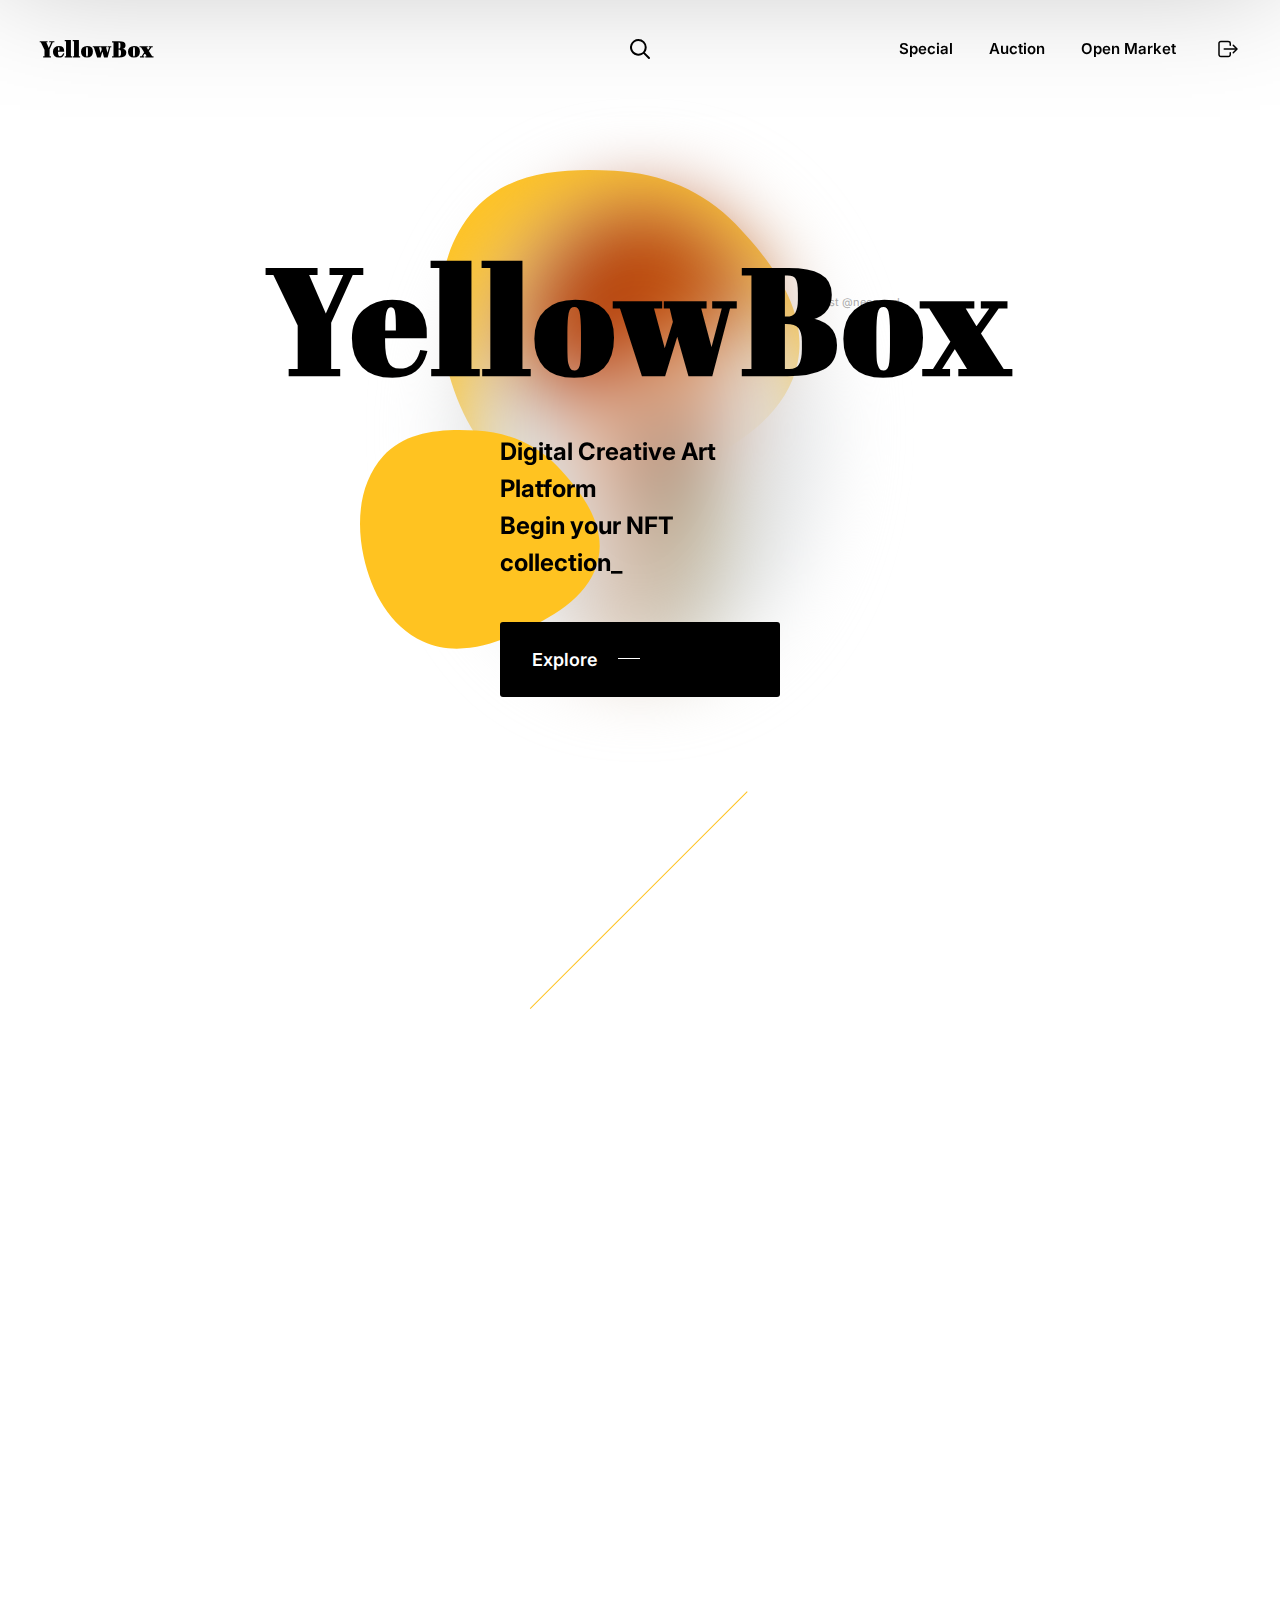
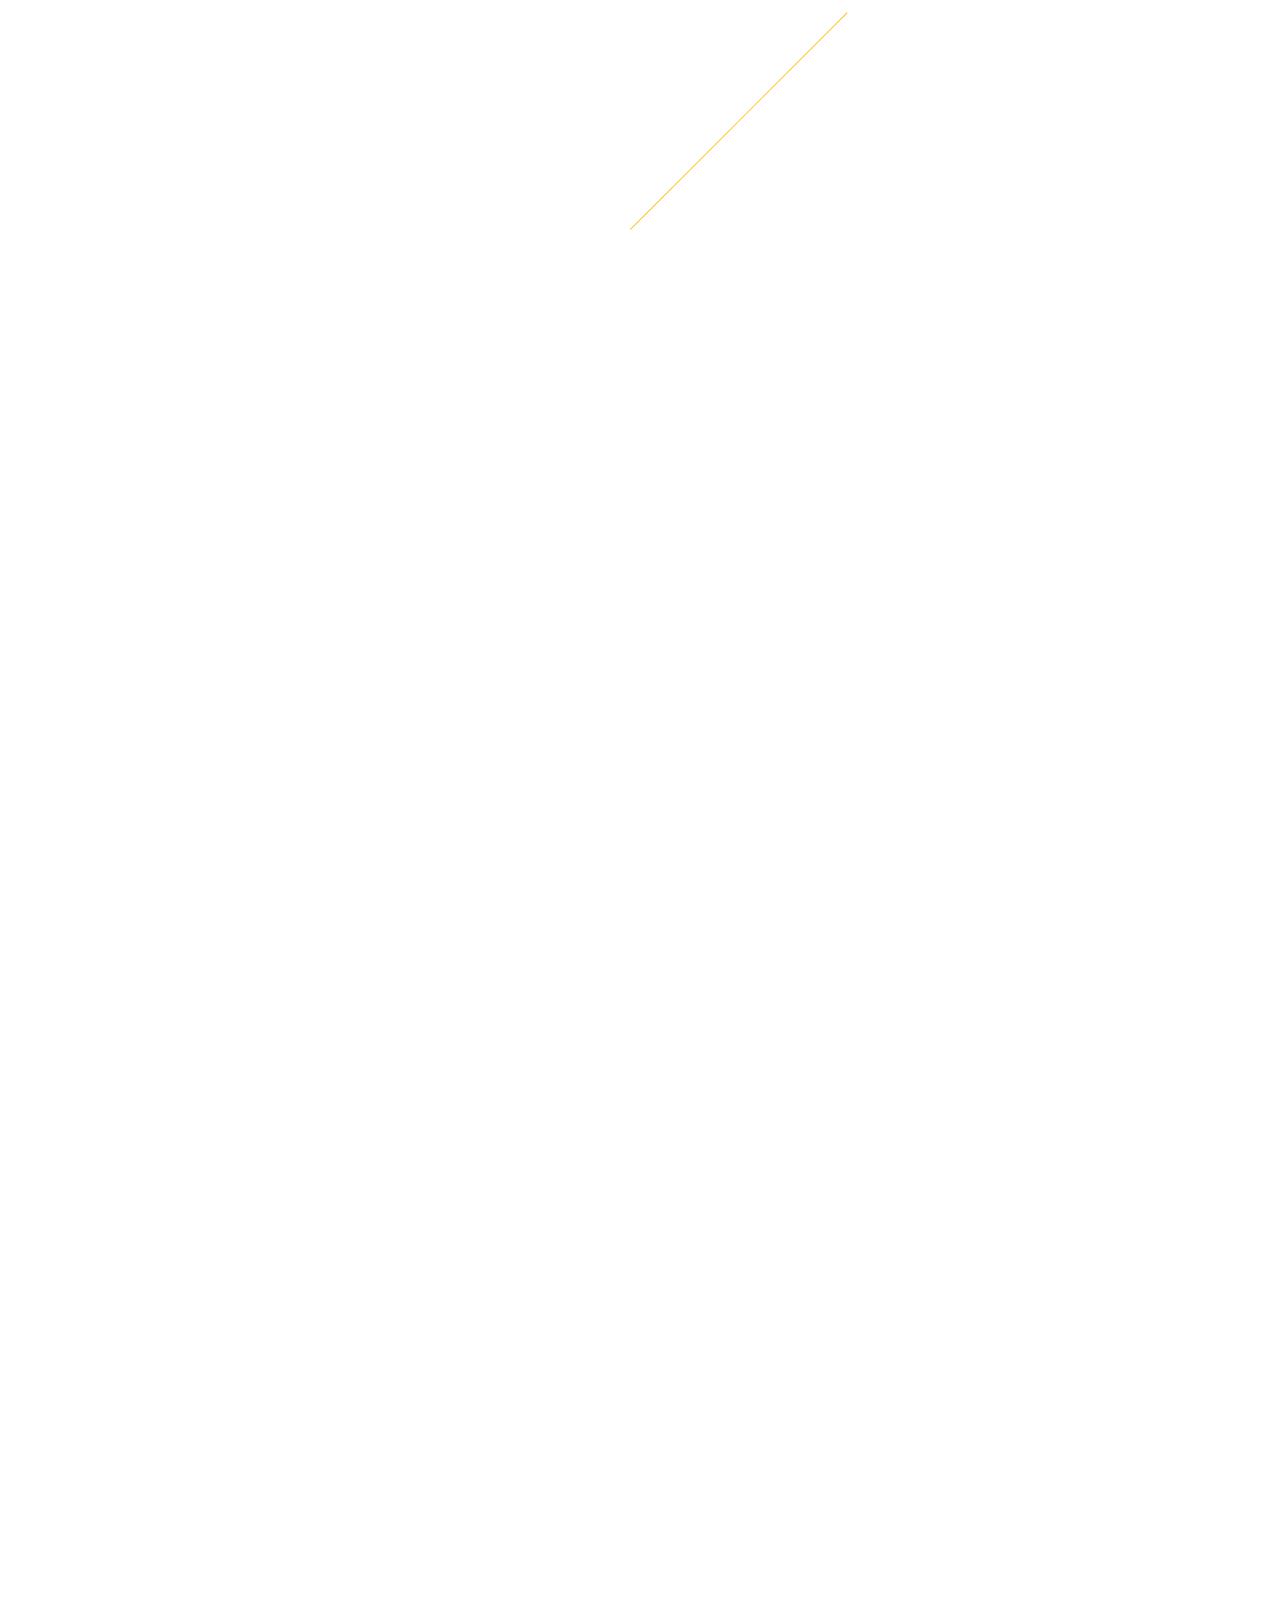
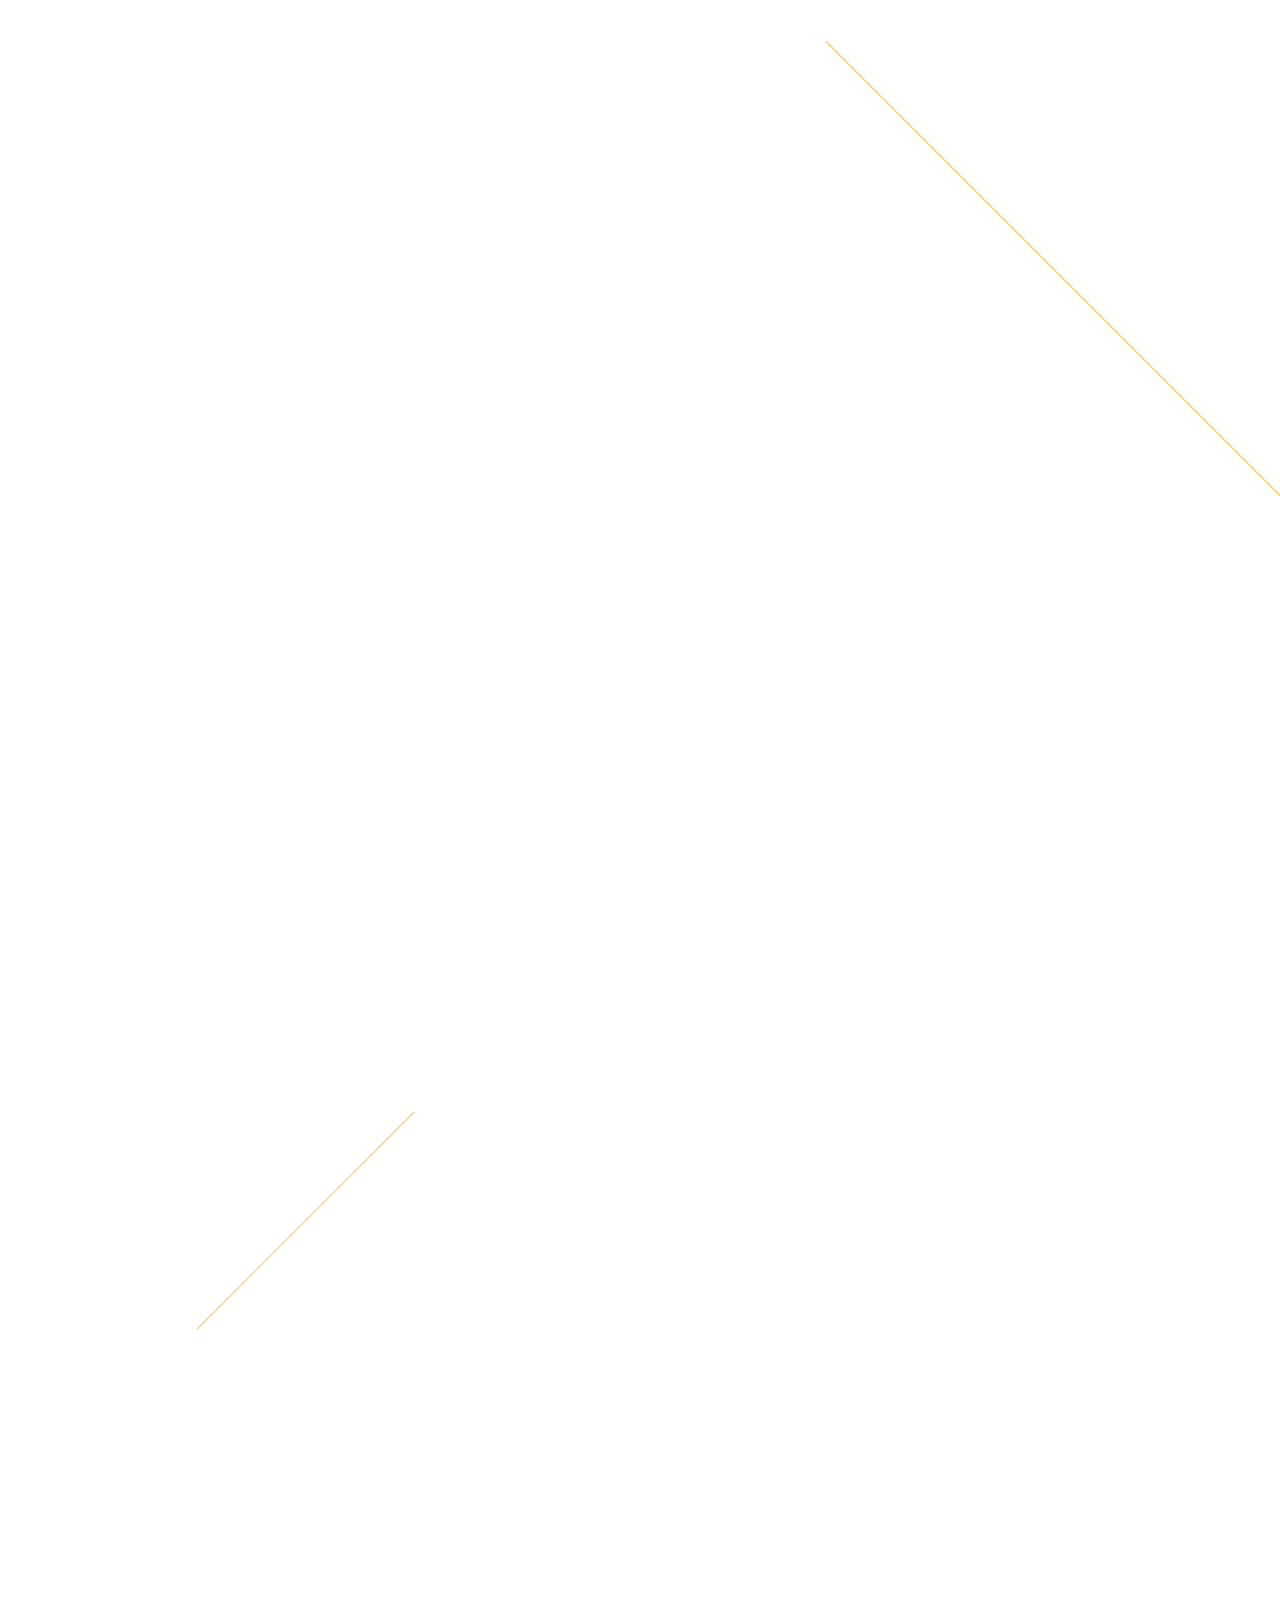
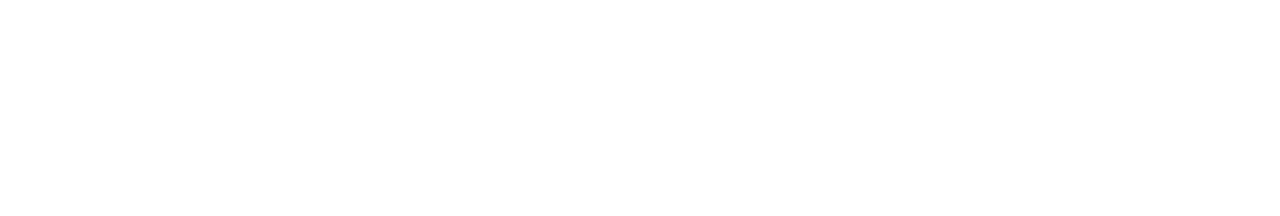
==== commit 194589eb: "모바일 버그 fix 소소하게" ====
--- a/index.html
+++ b/index.html
@@ -165,6 +165,7 @@
 const callSoon = document.querySelector('.gnb nav');
 const btnLang = document.querySelector('.select-lang button');
 const areaLang = document.querySelector('.select-lang');
+const logo = document.querySelector('.gnb h1');
 
 //
 //  모달 닫기 버튼 클릭시 모달 닫기
@@ -181,6 +182,10 @@
     soonLayer.classList.toggle('is-open');
 }
 
+logo.onclick = function() {
+    soonLayer.classList.toggle('is-open');
+}
+
 soonClose.onclick = function() {
     soonLayer.classList.toggle('is-open');
 }
--- a/asset/yellowbox.css
+++ b/asset/yellowbox.css
@@ -32,16 +32,24 @@
   transition: ease-in-out all .15s;
 }
 
+html {
+  position: relative;
+  margin: 0;
+  padding: 0;
+}
+
 body {
+  position: relative;
   font-family: 'Inter', sans-serif;
   line-height: 1.55;
   cursor: default;
-  overflow-y: auto;
+  overflow: auto;
   overflow-x: hidden;
 }
 
 .wrapper {
   position: relative;
+  width: 100%;
   background: #FFF;
 }
 
@@ -50,16 +58,13 @@
 }
 
 .gnb {
-  -webkit-box-sizing: border-box;
-          box-sizing: border-box;
   z-index: 50;
   top: 0;
+  left: 0;
   position: fixed;
   display: -webkit-box;
   display: -ms-flexbox;
   display: flex;
-  -ms-flex-wrap: wrap;
-      flex-wrap: wrap;
   -webkit-box-pack: justify;
       -ms-flex-pack: justify;
           justify-content: space-between;
@@ -159,8 +164,8 @@
   z-index: 1000;
   position: absolute;
   left: 50%;
-  top: 0;
-  margin: 20px 0 0 -20px;
+  top: 20px;
+  margin: 0 0 0 -29px;
   width: 58px;
   height: 58px;
   border: 0;
@@ -982,9 +987,10 @@
   z-index: 1000;
   position: fixed;
   left: 0;
-  bottom: -100vh;
-  width: 100vw;
-  height: 100vh;
+  bottom: -150vh;
+  width: 100%;
+  max-height: 100%;
+  min-height: 100%;
   display: -webkit-box;
   display: -ms-flexbox;
   display: flex;
@@ -1031,6 +1037,7 @@
 }
 
 .soon.is-open {
+  top: 0;
   bottom: 0;
   opacity: 1;
 }
@@ -1103,20 +1110,59 @@
 @media (max-width: 880px) {
   body,
   .wrapper {
-    max-width: 100vw;
+    min-width: 100%;
+    max-width: 100%;
   }
   section {
     min-height: 100vh;
   }
+  .gnb {
+    z-index: 500;
+    height: 78px;
+    -webkit-backdrop-filter: blur(10px);
+            backdrop-filter: blur(10px);
+  }
   .gnb h1 {
-    display: none;
+    position: relative;
     padding: 16px 40px;
+    text-indent: -9999px;
+  }
+  .gnb h1::after {
+    content: '';
+    position: absolute;
+    left: 24px;
+    top: 32px;
+    width: 20px;
+    height: 2px;
+    background: #000;
+  }
+  .gnb h1::before {
+    content: '';
+    position: absolute;
+    left: 24px;
+    top: 40px;
+    width: 14px;
+    height: 2px;
+    background: #000;
   }
   .gnb nav {
     display: none;
   }
+  .gnb .btn-search {
+    top: 10px;
+    left: 100%;
+    margin-left: -80px;
+  }
+  .search-area input {
+    height: 78px;
+    background-position-x: 20px;
+    font-size: 18px;
+  }
+  .search-area .btn-close {
+    margin-top: 10px;
+  }
   .hero {
-    height: 100vh;
+    height: 96vh;
   }
   .hero .msg {
     -webkit-box-orient: vertical;
@@ -1129,7 +1175,10 @@
     margin: 0;
     font-size: 48px;
   }
-  .hero .msg .desc {
+  .hero .msg .info-artist {
+    display: none;
+  }
+  .hero .msg p {
     margin-top: 16px;
     font-size: 16px;
   }
@@ -1205,5 +1254,10 @@
   .copyright nav a {
     font-size: 14px;
   }
+  .soon {
+    z-index: 1200;
+    padding: 40px;
+    font-size: 12vw;
+  }
 }
 /*# sourceMappingURL=yellowbox.css.map */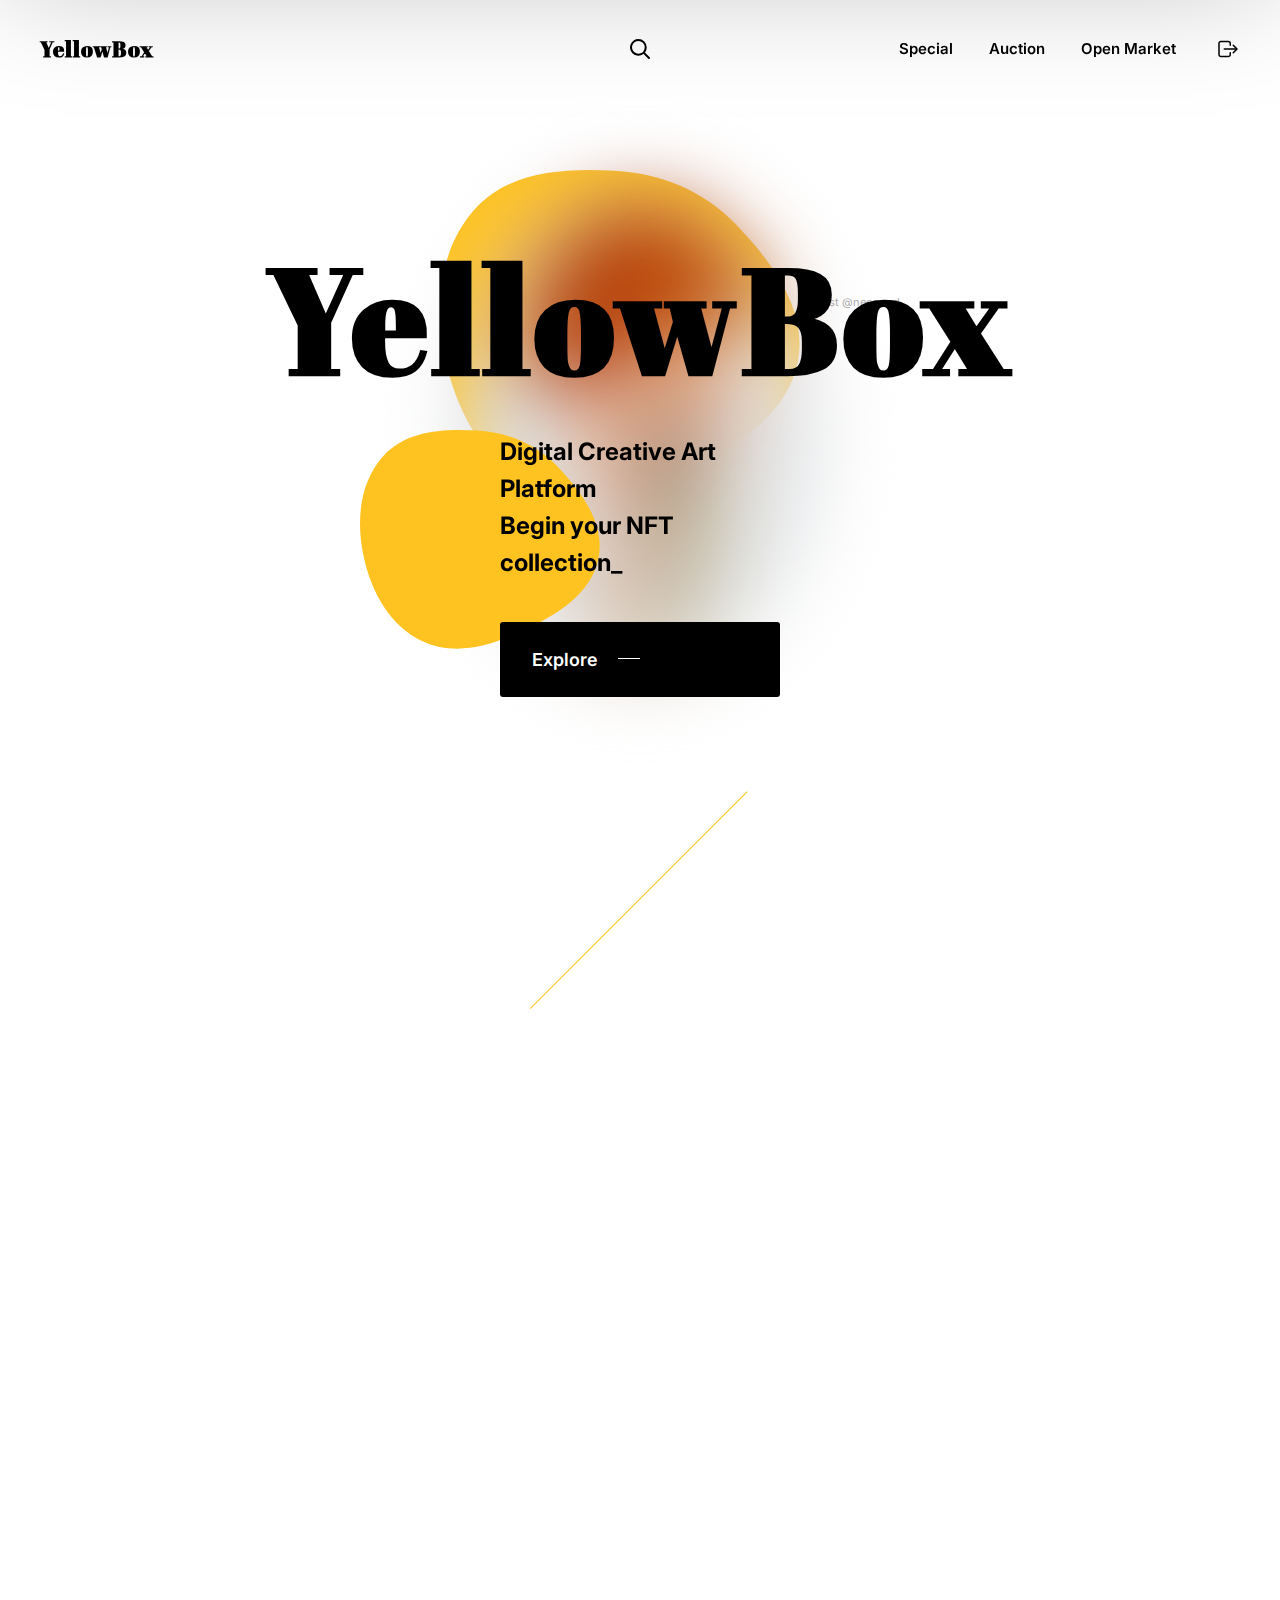
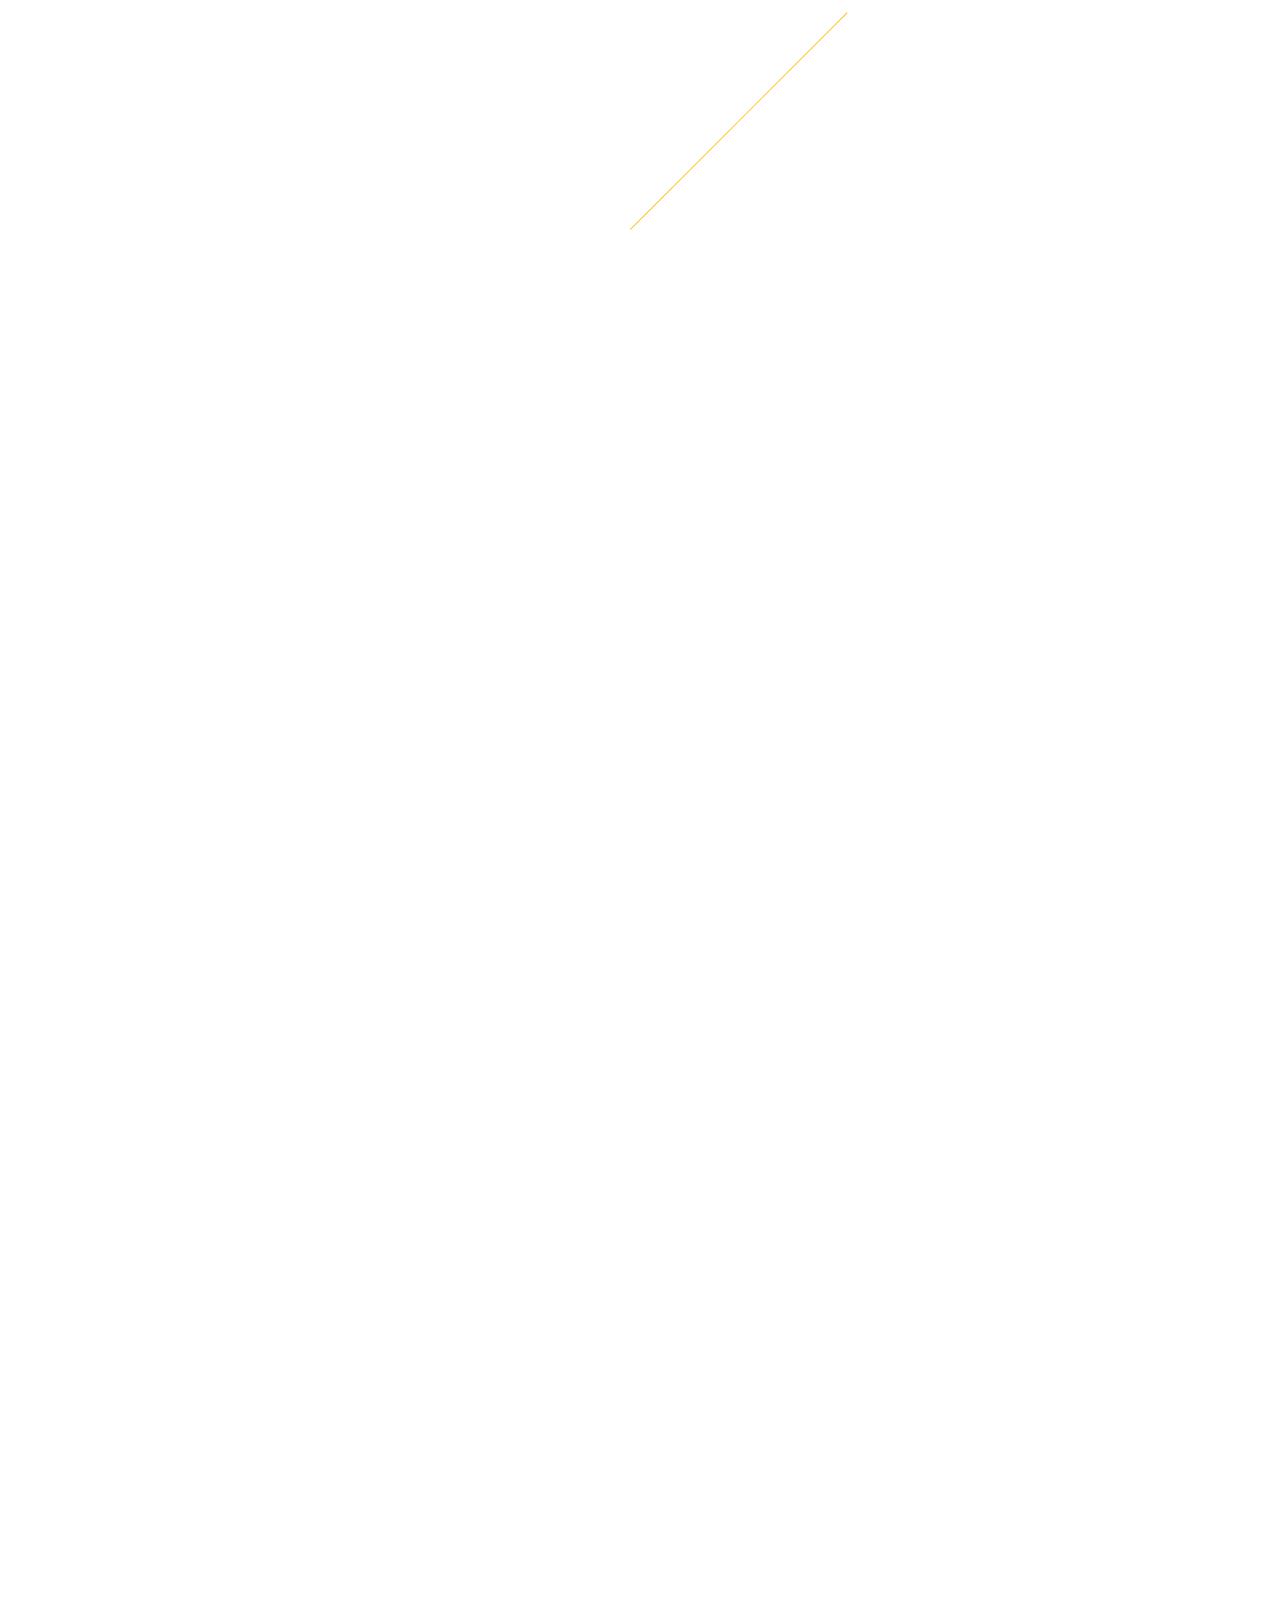
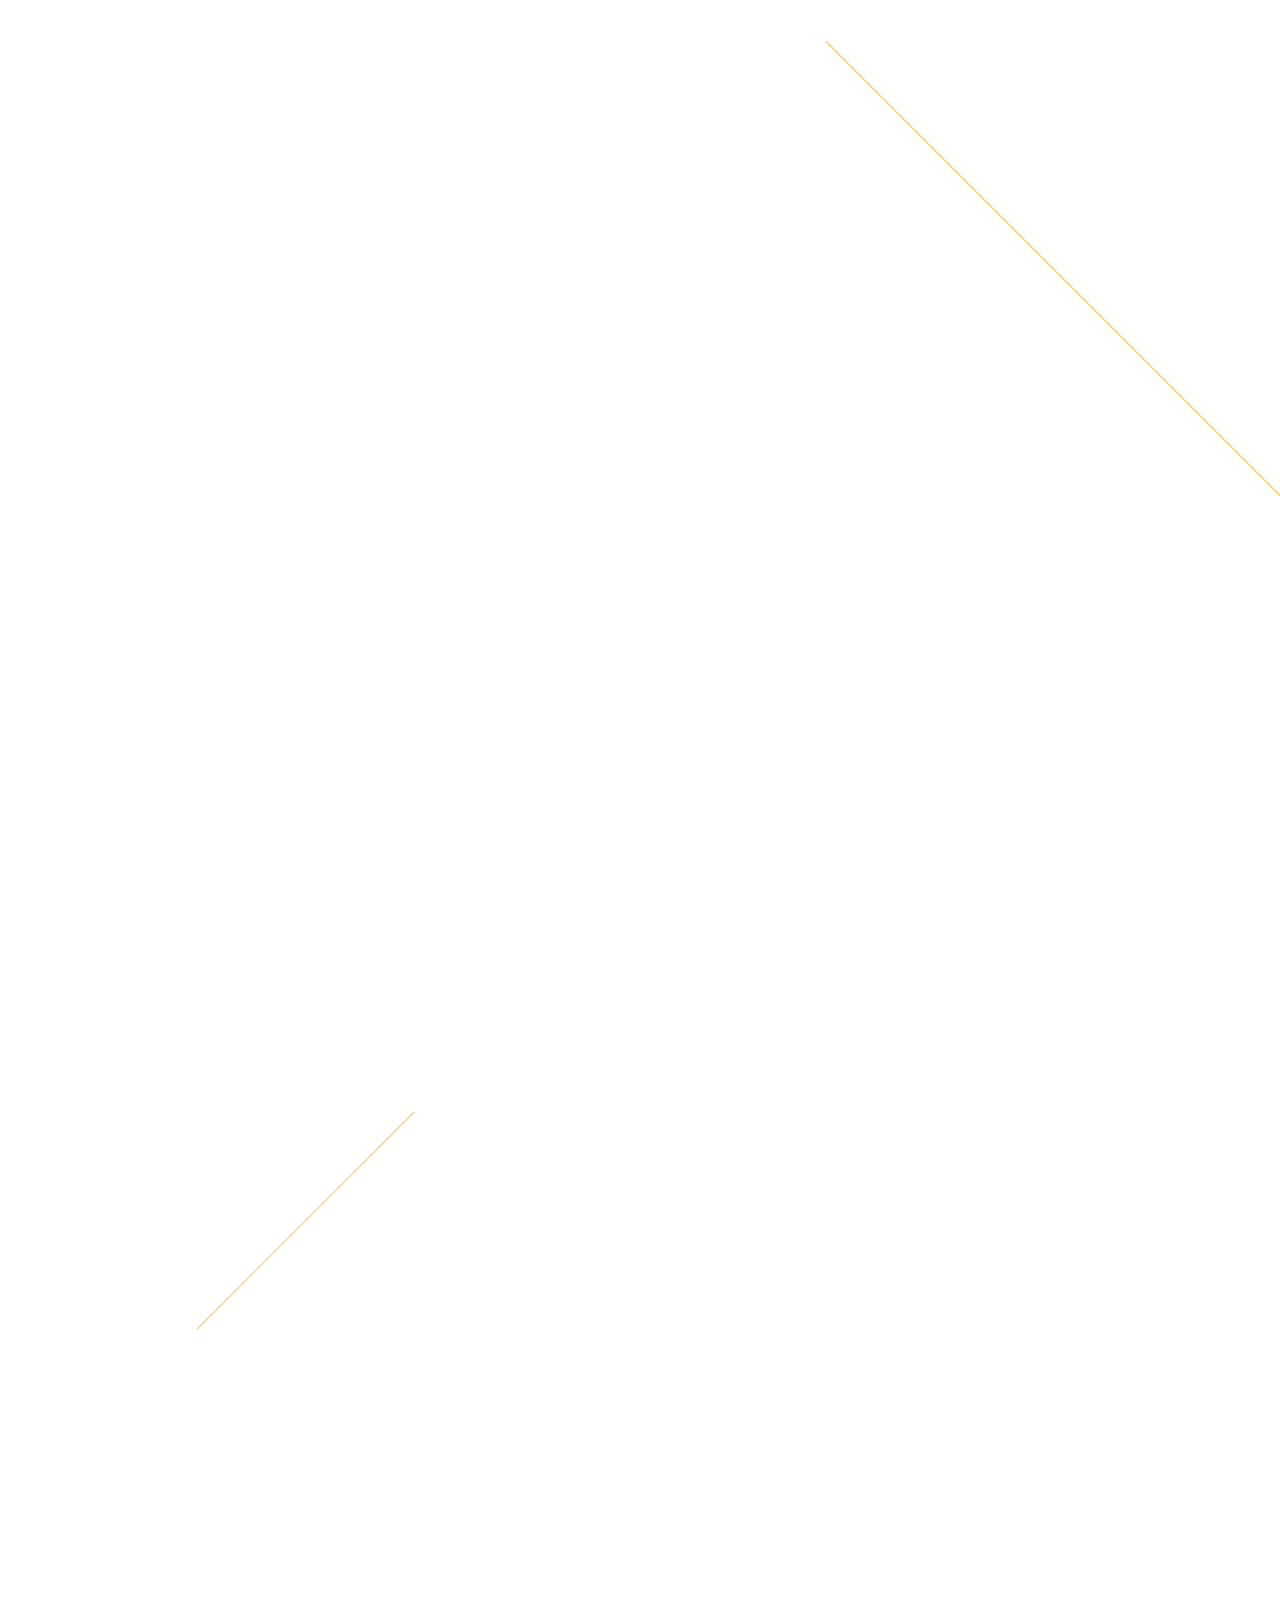
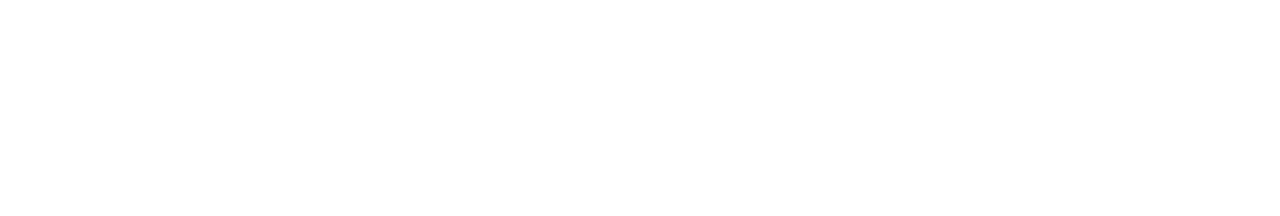
==== commit 1c597f76: "ico add" ====
--- a/index.html
+++ b/index.html
@@ -3,6 +3,12 @@
 <head>
 <meta charset="UTF-8">
 <meta name="viewport" content="width=device-width, initial-scale=1.0" />
+<meta name="theme-color" content="#ffffff">
+<link rel=”shortcut icon” href=”favicon.ico”>
+<link rel="icon" type="image/png" href="images/blob.svg">
+<link rel="icon" href="favicon.svg">
+<link rel="mask-icon" href="favicon.svg" color="#000000">
+<link rel="apple-touch-icon" href="favicon.png">
 <title>YellowBox</title>
 <link rel="stylesheet" href="asset/yellowbox.css">
 </head>
@@ -148,7 +154,8 @@
     <span>coming soon</span>
     <span>coming soon</span>
     <span>coming soon</span>
-    <button>⏳</button>
+    <button class="time">⏳</button>
+    <button class="btn">BACK ↩︎</button>
 </div>
 
 <script src="asset/wow.min.js"></script>
@@ -161,11 +168,12 @@
 const areaSearch = document.querySelector('.search-area');
 const btnSearchClose = document.querySelector('.btn-close');
 const soonLayer = document.querySelector('.soon');
-const soonClose = document.querySelector('.soon button');
+const soonClose = document.querySelector('.soon .btn');
 const callSoon = document.querySelector('.gnb nav');
 const btnLang = document.querySelector('.select-lang button');
 const areaLang = document.querySelector('.select-lang');
 const logo = document.querySelector('.gnb h1');
+const gnb = document.querySelector('.gnb');
 
 //
 //  모달 닫기 버튼 클릭시 모달 닫기
@@ -183,7 +191,7 @@
 }
 
 logo.onclick = function() {
-    soonLayer.classList.toggle('is-open');
+    gnb.classList.toggle('is-open');
 }
 
 soonClose.onclick = function() {
--- a/asset/yellowbox.css
+++ b/asset/yellowbox.css
@@ -1019,7 +1019,7 @@
   opacity: 0;
 }
 
-.soon button {
+.soon .time {
   position: fixed;
   left: 50%;
   top: 50%;
@@ -1033,7 +1033,7 @@
           animation: rotating 8s linear infinite;
   -webkit-transition: all 0.2s cubic-bezier(0.17, 0.67, 0.83, 0.67);
   transition: all 0.2s cubic-bezier(0.17, 0.67, 0.83, 0.67);
-  cursor: pointer;
+  cursor: default;
 }
 
 .soon.is-open {
@@ -1042,9 +1042,32 @@
   opacity: 1;
 }
 
-.soon.is-open button {
+.soon.is-open .time {
   -webkit-transform: scale(1) rotate(360deg);
           transform: scale(1) rotate(360deg);
+}
+
+.soon .btn {
+  position: fixed;
+  left: 50%;
+  top: 50%;
+  margin: 80px 0 0 -75px;
+  width: 150px;
+  height: 60px;
+  border: 0;
+  background: #000;
+  color: #FFC321;
+  font-weight: 600;
+  font-size: 18px;
+  border-radius: 3px;
+  cursor: pointer;
+  -webkit-transition: all 0.15s cubic-bezier(0.17, 0.67, 0.83, 0.67);
+  transition: all 0.15s cubic-bezier(0.17, 0.67, 0.83, 0.67);
+}
+
+.soon .btn:hover {
+  -webkit-transform: scale(1.05);
+          transform: scale(1.05);
 }
 
 @-webkit-keyframes rotating {
@@ -1110,21 +1133,25 @@
 @media (max-width: 880px) {
   body,
   .wrapper {
-    min-width: 100%;
-    max-width: 100%;
+    min-width: 100vw;
+    max-width: 100vw;
+  }
+  .wrapper {
+    overflow: hidden;
   }
   section {
     min-height: 100vh;
   }
   .gnb {
     z-index: 500;
+    display: block;
     height: 78px;
     -webkit-backdrop-filter: blur(10px);
             backdrop-filter: blur(10px);
   }
   .gnb h1 {
     position: relative;
-    padding: 16px 40px;
+    height: 78px;
     text-indent: -9999px;
   }
   .gnb h1::after {
@@ -1135,6 +1162,8 @@
     width: 20px;
     height: 2px;
     background: #000;
+    -webkit-transition: all 0.15s cubic-bezier(0.17, 0.67, 0.83, 0.67);
+    transition: all 0.15s cubic-bezier(0.17, 0.67, 0.83, 0.67);
   }
   .gnb h1::before {
     content: '';
@@ -1144,14 +1173,58 @@
     width: 14px;
     height: 2px;
     background: #000;
+    -webkit-transition: all 0.15s cubic-bezier(0.17, 0.67, 0.83, 0.67);
+    transition: all 0.15s cubic-bezier(0.17, 0.67, 0.83, 0.67);
   }
   .gnb nav {
-    display: none;
+    position: fixed;
+    left: 0;
+    top: -100vh;
+    -webkit-box-orient: vertical;
+    -webkit-box-direction: normal;
+        -ms-flex-direction: column;
+            flex-direction: column;
+    width: 100%;
+    background: rgba(255, 255, 255, 0.9);
+    -webkit-backdrop-filter: blur(10px);
+            backdrop-filter: blur(10px);
+    overflow: hidden;
+    -webkit-transition: all 0.25s cubic-bezier(0.17, 0.67, 0.83, 0.67);
+    transition: all 0.25s cubic-bezier(0.17, 0.67, 0.83, 0.67);
+  }
+  .gnb nav a {
+    margin: 0;
+    padding: 4vw 0;
+    width: 100%;
+    font-size: 20px;
+    text-align: center;
+  }
+  .gnb nav .btn-signin {
+    height: 80px;
+    background-size: 24px;
+  }
+  .gnb nav .btn-signin:hover {
+    background-color: transparent !important;
+    opacity: .6;
   }
   .gnb .btn-search {
     top: 10px;
     left: 100%;
-    margin-left: -80px;
+    margin-left: -64px;
+  }
+  .gnb.is-open nav {
+    top: 78px;
+  }
+  .gnb.is-open h1::after {
+    top: 34px;
+    -webkit-transform: rotate(45deg);
+            transform: rotate(45deg);
+  }
+  .gnb.is-open h1::before {
+    top: 34px;
+    width: 20px;
+    -webkit-transform: rotate(-45deg);
+            transform: rotate(-45deg);
   }
   .search-area input {
     height: 78px;
@@ -1159,7 +1232,7 @@
     font-size: 18px;
   }
   .search-area .btn-close {
-    margin-top: 10px;
+    margin: 10px;
   }
   .hero {
     height: 96vh;
@@ -1211,10 +1284,29 @@
     padding: 16px 24px;
   }
   .discover .cardbox + .cardbox {
-    border-top: 1px solid rgba(170, 170, 170, 0.25);
+    margin-top: 80px;
   }
   .collection {
-    display: none;
+    padding: 40px;
+  }
+  .collection img {
+    left: -16vw;
+    width: 100vw;
+  }
+  .collection .msg {
+    -webkit-box-orient: vertical;
+    -webkit-box-direction: normal;
+        -ms-flex-direction: column;
+            flex-direction: column;
+    padding-left: 0;
+    width: 100%;
+  }
+  .collection .msg a {
+    width: 100%;
+  }
+  .collection .msg span {
+    font-size: 12vw;
+    text-transform: uppercase;
   }
   .artists {
     padding: 15vw;
@@ -1256,8 +1348,37 @@
   }
   .soon {
     z-index: 1200;
-    padding: 40px;
     font-size: 12vw;
   }
 }
+
+[data-guide] {
+  position: relative;
+}
+
+[data-guide]::after {
+  content: attr(data-guide);
+  z-index: 1000;
+  position: absolute;
+  left: 54%;
+  top: 50px;
+  padding: 12px;
+  max-width: 320px;
+  background: rgba(13, 101, 255, 0.9);
+  color: #FFF;
+  font-size: 14px;
+  line-height: 21px;
+  word-break: keep-all;
+  -webkit-backdrop-filter: blur(10px);
+          backdrop-filter: blur(10px);
+  border-radius: 3px;
+  -webkit-box-shadow: 0 8px 40px rgba(13, 101, 255, 0.4);
+          box-shadow: 0 8px 40px rgba(13, 101, 255, 0.4);
+}
+
+[data-guide] img {
+  outline: 8px solid #0D65FF;
+  -webkit-filter: none !important;
+          filter: none !important;
+}
 /*# sourceMappingURL=yellowbox.css.map */